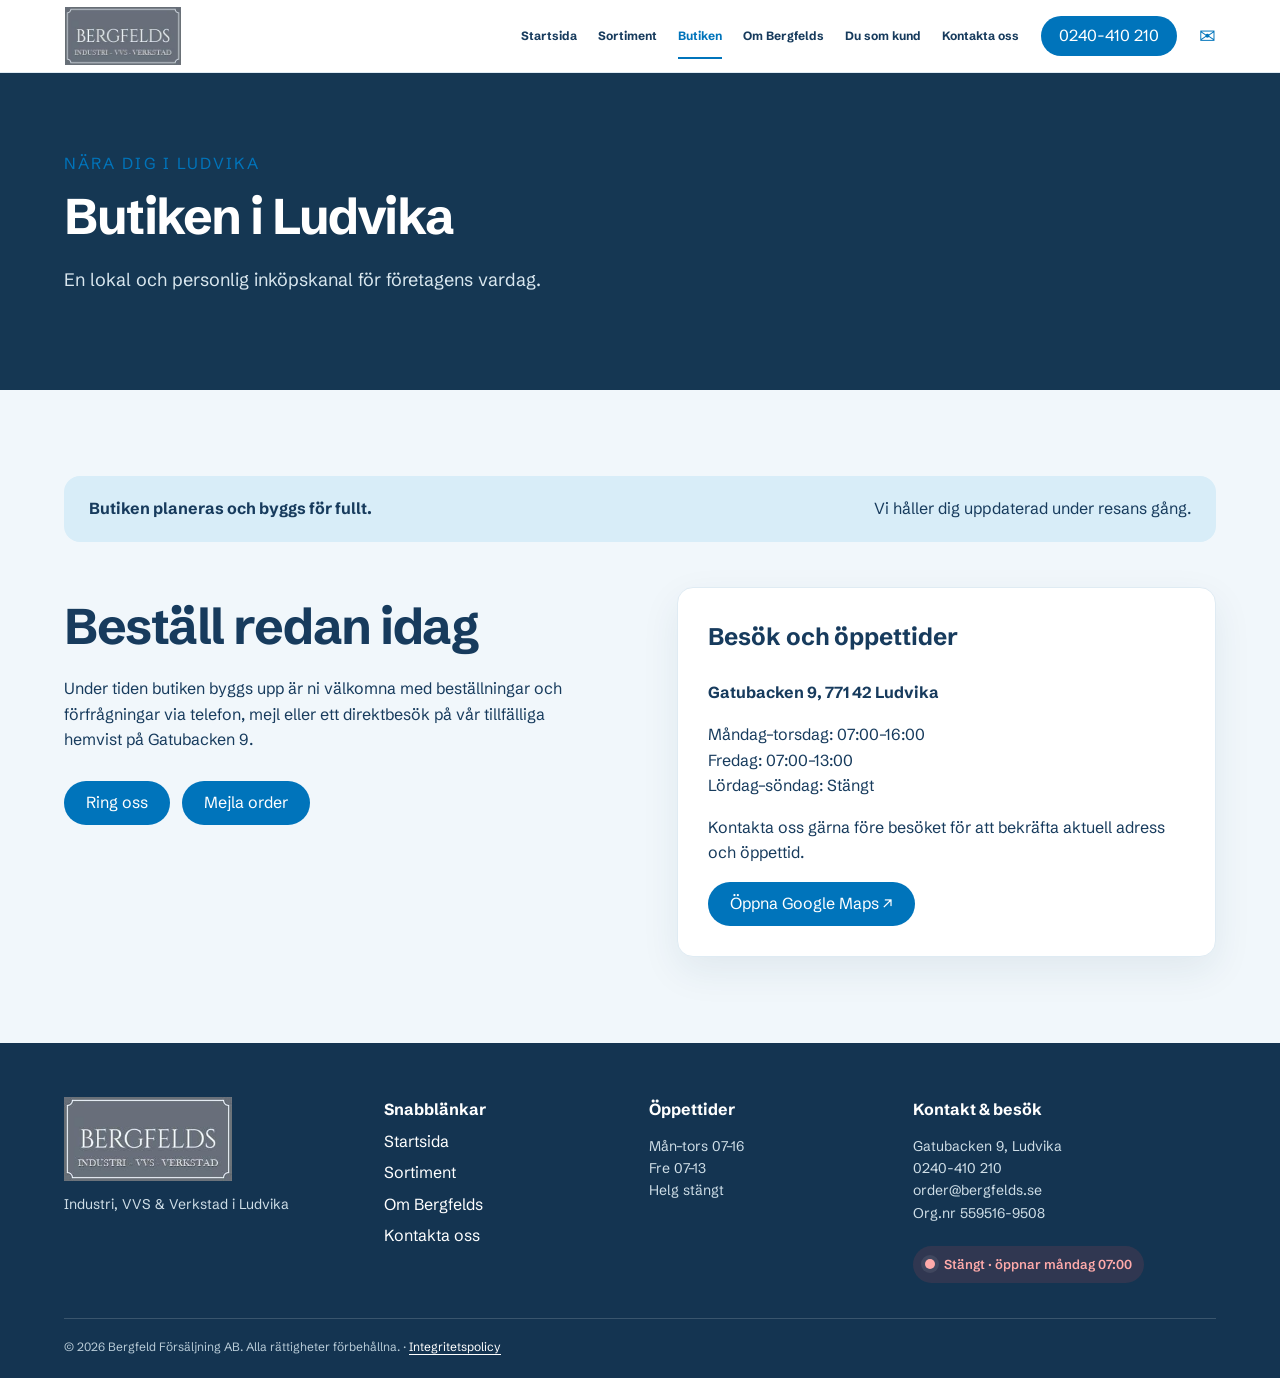
==== butiken.html @ f4348695 "Initial Bergfelds website" ====
<!doctype html><html lang="sv"><head><meta charset="utf-8"><meta name="viewport" content="width=device-width,initial-scale=1"><title>Butiken i Ludvika | Bergfelds</title><link rel="icon" href="assets/favicon.png" type="image/png"><link rel="stylesheet" href="https://fonts.googleapis.com/css2?family=Schibsted+Grotesk:wght@400;600;700&display=swap"><link rel="stylesheet" href="style.css"><script src="main.js" defer></script></head><body>
<header><div class="container nav"><a class="logo" href="index.html" aria-label="Bergfelds startsida"><img class="brand-image" src="assets/bergfelds-logo.jpg" alt="Bergfelds – Industri, VVS och Verkstad"></a><button id="menu">☰</button><nav><a href="index.html">Startsida</a><a href="sortiment.html">Sortiment</a><a href="butiken.html">Butiken</a><a href="om-bergfelds.html">Om Bergfelds</a><a href="du-som-kund.html">Du som kund</a><a href="kontakta-oss.html">Kontakta oss</a></nav><a class="btn call" href="tel:+46240410210">0240-410 210</a><a class="mail" href="mailto:order@bergfelds.se">✉</a></div></header>
<main><section class="page-hero"><div class="container"><em>NÄRA DIG I LUDVIKA</em><h1>Butiken i Ludvika</h1><p>En lokal och personlig inköpskanal för företagens vardag.</p></div></section><section class="section"><div class="container"><div class="banner"><b>Butiken planeras och byggs för fullt.</b><span>Vi håller dig uppdaterad under resans gång.</span></div><div class="split shop"><div><h2>Beställ redan idag</h2><p>Under tiden butiken byggs upp är ni välkomna med beställningar och förfrågningar via telefon, mejl eller ett direktbesök på vår tillfälliga hemvist på Gatubacken 9.</p><div class="actions"><a class="btn" href="tel:+46240410210">Ring oss</a><a class="btn secondary" href="mailto:order@bergfelds.se">Mejla order</a></div></div><div class="status-card"><h3>Besök och öppettider</h3><p><b>Gatubacken 9, 771 42 Ludvika</b></p><p>Måndag–torsdag: 07:00–16:00<br>Fredag: 07:00–13:00<br>Lördag–söndag: Stängt</p><p class="muted">Kontakta oss gärna före besöket för att bekräfta aktuell adress och öppettid.</p><a class="btn" target="_blank" rel="noreferrer" href="https://www.google.com/maps/search/?api=1&query=Gatubacken+9+771+42+Ludvika">Öppna Google Maps ↗</a></div></div></div></section></main>
<footer><div class="container footer4"><div><a class="logo" href="index.html" aria-label="Bergfelds startsida"><img class="brand-image footer-brand" src="assets/bergfelds-logo.jpg" alt="Bergfelds – Industri, VVS och Verkstad"></a><p>Industri, VVS & Verkstad i Ludvika</p></div><div><b>Snabblänkar</b><a href="index.html">Startsida</a><a href="sortiment.html">Sortiment</a><a href="om-bergfelds.html">Om Bergfelds</a><a href="kontakta-oss.html">Kontakta oss</a></div><div><b>Öppettider</b><p>Mån–tors 07–16<br>Fre 07–13<br>Helg stängt</p></div><div><b>Kontakt & besök</b><p>Gatubacken 9, Ludvika<br><a href="tel:+46240410210">0240-410 210</a><br><a href="mailto:order@bergfelds.se">order@bergfelds.se</a><br>Org.nr 559516-9508</p><div class="opening-status" data-opening-status aria-live="polite"><span class="status-dot"></span><span class="status-text">Kontrollerar öppettider…</span></div></div></div><div class="container copy">© <span data-year>2026</span> Bergfeld Försäljning AB. Alla rättigheter förbehållna. · <a href="integritetspolicy.html">Integritetspolicy</a></div></footer></body></html>
---- style.css ----
@import url('https://fonts.googleapis.com/css2?family=Schibsted+Grotesk:wght@400;600;700&display=swap');
:root{--navy:#173b5d;--blue:#0074bb;--blue-dark:#005d96;--sky:#62b8e8;--ice:#f1f7fb;--white:#fff;--line:#dfebf3;--muted:#5e7489;--radius:16px;--shadow:0 14px 38px rgba(23,59,93,.08)}*{box-sizing:border-box}html{scroll-behavior:smooth;scroll-padding-top:74px}body{margin:0;background:var(--ice);color:var(--navy);font:16px/1.6 'Schibsted Grotesk',sans-serif}a{color:inherit;text-decoration:none}img{display:block;max-width:100%}.container{width:min(1152px,calc(100% - 48px));margin:auto}header{position:sticky;top:0;z-index:50;background:rgba(255,255,255,.96);border-bottom:1px solid var(--line);backdrop-filter:blur(9px)}.nav{height:72px;display:flex;align-items:center;gap:22px}.logo{display:flex;align-items:center;flex:none}.brand-image{width:118px;height:58px;object-fit:contain}.nav nav{display:flex;align-items:center;gap:21px;margin-left:auto;height:100%}.nav nav a{position:relative;display:grid;place-items:center;height:100%;font-size:12px;font-weight:700}.nav nav a:hover,.nav nav a.active{color:var(--blue)}.nav nav a.active:after{content:"";position:absolute;bottom:13px;left:0;right:0;height:2px;background:var(--blue)}#menu{display:none}.mail{font-size:20px;color:var(--blue)}.btn{display:inline-flex;align-items:center;justify-content:center;min-height:44px;padding:0 22px;border:0;border-radius:999px;background:var(--blue);color:#fff;font:700 14px inherit;cursor:pointer;transition:.2s}.btn:hover{background:var(--blue-dark);transform:translateY(-1px)}.call{min-height:40px;padding-inline:18px}.hero{position:relative;min-height:650px;overflow:hidden;background:#143451;color:#fff}.hero>img,.shade{position:absolute;inset:0;width:100%;height:100%;object-fit:cover}.shade{background:linear-gradient(90deg,rgba(16,48,76,.98) 0%,rgba(16,48,76,.9) 52%,rgba(16,48,76,.58) 100%)}.hero-grid{position:relative;display:grid;grid-template-columns:1.15fr .85fr;align-items:center;gap:72px;padding:72px 0}.hero-grid.one{grid-template-columns:1.15fr .85fr;min-height:650px}.hero h1{max-width:720px;margin:15px 0 22px;font-size:clamp(43px,5.4vw,68px);line-height:1.05;letter-spacing:-.04em}.hero-grid>div>p{max-width:620px;color:#dceaf2;font-size:17px}.actions{display:flex;flex-wrap:wrap;gap:12px;margin-top:28px}.outline{background:transparent;border:1px solid rgba(255,255,255,.7)}.outline:hover{background:#fff;color:var(--navy)}em{color:var(--blue);font:800 11px/1.2 inherit;letter-spacing:.13em;font-style:normal}.hero em,.blue em{color:#b9dff1}.form{padding:30px;border:1px solid var(--line);border-radius:var(--radius);background:#fff;color:var(--navy);box-shadow:var(--shadow)}.form h2,.form h3{margin:0;font-size:27px}.form>p{margin:5px 0 16px;color:var(--muted)}label{display:block;margin-top:12px;font-size:12px;font-weight:700}input,textarea{width:100%;margin-top:6px;padding:11px 12px;border:1px solid var(--line);border-radius:10px;background:#f8fbfd;color:var(--navy);font:14px inherit}input:focus,textarea:focus{outline:2px solid var(--sky);border-color:transparent}.cols,.people{display:grid;grid-template-columns:1fr 1fr;gap:12px}.form button{width:100%;margin-top:17px}.form small{display:block;margin-top:9px;color:var(--muted)}.form output{display:block;min-height:20px;margin-top:8px;color:#ad2525;font-size:13px}.form output.success{color:#147148}.section{padding:86px 0}.section h2,.page-hero h1,.marquee-section h2{margin:12px 0 22px;font-size:clamp(34px,4.6vw,50px);line-height:1.1;letter-spacing:-.03em}.lead{max-width:720px;color:var(--muted);font-size:18px}.cards{display:grid;grid-template-columns:repeat(3,1fr);gap:22px;margin-top:35px}.cards article{overflow:hidden;border:1px solid var(--line);border-radius:var(--radius);background:#fff;box-shadow:var(--shadow);transition:.2s}.cards article:hover{transform:translateY(-4px);border-color:#b7d6e8}.cards img{width:100%;aspect-ratio:4/3;object-fit:cover}.cards article div{padding:24px}.cards h3{margin:0;font-size:25px}.cards p{color:var(--muted)}.cards a,.info a,.big,.people a,.addresses a{color:var(--blue);font-weight:700}.marquee-section{padding:28px 0 22px;background:#fff;border-block:1px solid var(--line);overflow:hidden}.supplier-heading>div{position:relative;text-align:center}.supplier-heading h2{margin:0 0 15px;font-size:23px}.all-suppliers-link{position:absolute;right:0;top:5px;color:var(--blue);font-size:12px;font-weight:700}.supplier-marquee{overflow:hidden;padding:4px 0 8px;mask-image:linear-gradient(90deg,transparent,#000 3%,#000 97%,transparent)}.supplier-track{display:flex;width:max-content;animation:scroll 100s linear infinite}.supplier-track:hover{animation-play-state:paused}.supplier-set{display:flex;align-items:center;flex:none;gap:34px;padding-right:34px}.supplier-logo{width:112px;height:44px;display:flex;align-items:center;justify-content:center;flex:none;border-radius:8px}.supplier-logo img{max-width:100%;max-height:36px;object-fit:contain}.supplier-logo[href]:hover{background:var(--ice)}@keyframes scroll{to{transform:translateX(-50%)}}.company-wordmark{max-width:140px;font-weight:800;text-align:center;line-height:1.05}.company-abb{color:#e71922;font-size:28px}.company-rusta{padding:6px 13px;background:#ffd500;color:#111;font-size:20px}.company-jysk{padding:6px 13px;background:#064f9e;color:#fff;font-size:20px}.company-esbe,.company-ahlsell{color:#df1426;font-size:22px}.company-wavin{color:#0067a8;font-size:21px}.supplier-dala-takentreprenader{padding:7px;background:#222}.process{background:#fff}.steps{display:grid;grid-template-columns:repeat(3,1fr);gap:1px;margin-top:35px;border:1px solid var(--line);border-radius:var(--radius);overflow:hidden}.steps article{padding:32px;background:#fff}.steps article+article{border-left:1px solid var(--line)}.steps span{color:var(--blue);font-size:12px;font-weight:800}.steps h3{font-size:21px}.steps p{color:var(--muted)}.pale{background:#e8f2f8}.split,.story,.contact{display:grid;grid-template-columns:1fr 1fr;gap:74px;align-items:start}.status-card,.contact-card{padding:30px;border:1px solid var(--line);border-radius:var(--radius);background:#fff;box-shadow:var(--shadow)}.status-card h3{margin-top:0;font-size:24px}.page-hero{padding:78px 0;background:#153753;color:#fff}.page-hero p{max-width:720px;color:#d9e7ef;font-size:18px}.product-list{display:grid;gap:58px}.product-list>article{display:grid;grid-template-columns:1fr 1fr;gap:52px;align-items:center}.product-list>article:nth-child(even) img{order:2}.product-list>article>img{width:100%;aspect-ratio:4/3;object-fit:cover;border-radius:var(--radius)}.product-overview{margin:0}.product-overview img{width:100%;border-radius:var(--radius);box-shadow:var(--shadow)}.product-overview figcaption{margin-top:8px;color:var(--muted);font-size:12px}.catalog-section,.supplier-directory-section{padding-top:35px;border-top:1px solid var(--line)}.catalog-heading{max-width:760px}.catalog-heading p{color:var(--muted);font-size:17px}.category-catalog,.supplier-directory,.value-cards,.benefits{display:grid;grid-template-columns:repeat(3,1fr);gap:18px;margin-top:30px}.category-catalog article,.value-cards article,.benefits article,.supplier-directory-card{padding:24px;border:1px solid var(--line);border-radius:var(--radius);background:#fff;box-shadow:0 10px 28px rgba(23,59,93,.05)}.category-catalog h3{margin:0 0 8px;font-size:19px}.category-catalog p,.supplier-directory-card p{margin:0;color:var(--muted);font-size:13px}.supplier-directory-section{scroll-margin-top:90px}.supplier-directory-card{display:block;transition:.2s}.supplier-directory-card[href]:hover{transform:translateY(-3px);border-color:var(--blue)}.directory-logo{height:68px;display:flex;align-items:center;justify-content:center;margin-bottom:16px}.directory-logo img{max-width:170px;max-height:56px;object-fit:contain}.supplier-directory-card h3{margin:0 0 5px}.supplier-directory-card>span:last-child{display:block;margin-top:12px;color:var(--blue);font-size:12px;font-weight:700}.cta{display:flex;align-items:center;justify-content:space-between;gap:30px;padding:34px;border-radius:var(--radius);background:var(--navy);color:#fff}.cta h2{margin:5px 0}.cta p{margin:0;color:#d7e5ee}.banner{display:flex;justify-content:space-between;gap:20px;margin-bottom:45px;padding:20px 25px;border-radius:var(--radius);background:#d8edf8}.founders-photo{width:100%;border-radius:var(--radius);box-shadow:var(--shadow)}.story{grid-template-columns:1fr .8fr 1fr}.values{display:grid}.values b{padding:12px;border-bottom:1px solid var(--line)}.big{display:block;margin:10px 0;font-size:19px}.people{margin:24px 0;padding:18px 0;border-block:1px solid var(--line)}footer{padding:54px 0 22px;background:#143451;color:#fff}.footer4{display:grid;grid-template-columns:1.25fr 1fr 1fr 1.35fr;gap:40px}.footer4>div{display:flex;flex-direction:column;align-items:flex-start;gap:6px}.footer4 p{margin:6px 0;color:#cfdee7;font-size:14px}.footer-brand{width:168px;height:auto;max-height:84px}.copy{margin-top:35px;padding-top:18px;border-top:1px solid rgba(255,255,255,.16);color:#b8cbd7;font-size:12px}
@media(max-width:1000px){.nav nav{display:none;position:absolute;top:72px;left:0;right:0;padding:14px 24px 24px;background:#fff;border-bottom:1px solid var(--line)}.nav nav.open{display:grid}.nav nav a{height:auto;padding:10px}.nav nav a.active:after{display:none}#menu{display:block;margin-left:auto;border:0;background:none;color:var(--navy);font-size:25px}.call{margin-left:0}.mail{display:none}.hero-grid,.hero-grid.one{grid-template-columns:1fr;gap:36px}.hero-form{max-width:620px}.story{grid-template-columns:1fr 1fr}.story .status-card{grid-column:1/-1}.footer4{grid-template-columns:1fr 1fr}.category-catalog,.supplier-directory{grid-template-columns:1fr 1fr}.all-suppliers-link{position:static;display:inline-block;margin-bottom:10px}}
@media(max-width:700px){.container{width:calc(100% - 30px)}.call{display:none}.hero-grid,.hero-grid.one{min-height:auto;padding:52px 0}.hero h1{font-size:42px}.section{padding:64px 0}.cards,.steps,.split,.story,.contact,.category-catalog,.supplier-directory,.value-cards,.benefits,.footer4,.product-list>article{grid-template-columns:1fr}.steps article+article{border-left:0;border-top:1px solid var(--line)}.product-list>article:nth-child(even) img{order:0}.cols,.people{grid-template-columns:1fr}.form{padding:23px}.supplier-set{gap:24px;padding-right:24px}.supplier-logo{width:96px;height:40px}.supplier-logo img{max-height:32px}.footer4{gap:28px}.cta,.banner{align-items:flex-start;flex-direction:column}}
@media(prefers-reduced-motion:reduce){html{scroll-behavior:auto}.supplier-track{animation:none}.supplier-set[aria-hidden=true]{display:none}}
.policy-content{max-width:820px}.policy-content h2{margin:42px 0 10px;font-size:25px;letter-spacing:-.02em}.policy-content h2:first-child{margin-top:0}.policy-content p{color:var(--muted)}.policy-content a{color:var(--blue);font-weight:700}.policy-updated{margin-top:45px;padding-top:20px;border-top:1px solid var(--line);font-size:13px}.copy a{color:#fff;text-decoration:underline;text-underline-offset:3px}
.opening-status{display:flex;align-items:center;gap:9px;margin-top:10px;padding:8px 12px;border-radius:999px;font-size:13px;font-weight:600}.opening-status.is-open{background:rgba(46,190,106,.13);color:#8ae0ad}.opening-status.is-closed{background:rgba(238,77,77,.13);color:#ffaaaa}.status-dot{width:10px;height:10px;flex:none;border-radius:50%;background:currentColor;box-shadow:0 0 0 4px rgba(255,255,255,.08)}.social-links{display:flex;align-items:center;gap:10px}.social-links span{color:#8eabc0}.footer4>div>.social-links{flex-direction:row}
.rotating-need{display:inline-block;min-width:8.7em;color:#58b5eb;transition:opacity .28s ease,transform .28s ease}.rotating-need.is-changing{opacity:0;transform:translateY(10px)}
@media(max-width:700px){.rotating-need{min-width:0}}
.range-section{background:#fff}.range-section h2{margin-bottom:16px}.range-intro{max-width:720px;margin:0;color:var(--muted);font-size:18px}.range-grid{display:grid;grid-template-columns:repeat(4,1fr);gap:18px;margin-top:42px}.range-card{overflow:hidden;border:1px solid var(--line);border-radius:var(--radius);background:#fff;transition:transform .2s,border-color .2s,box-shadow .2s}.range-card:hover{transform:translateY(-4px);border-color:#acd2e7;box-shadow:var(--shadow)}.range-card img{width:100%;height:180px;object-fit:cover}.range-card div{padding:22px 24px 25px}.range-card h3{margin:0 0 8px;font-size:20px;line-height:1.2}.range-card p{margin:0;color:var(--muted);font-size:14px}.range-feature{position:relative;grid-column:span 2;min-height:330px;overflow:hidden;border-radius:var(--radius);color:#fff}.range-feature>img,.feature-shade{position:absolute;inset:0;width:100%;height:100%;object-fit:cover}.feature-shade{background:linear-gradient(90deg,rgba(0,84,143,.96),rgba(0,116,187,.65))}.range-feature>div{position:relative;display:flex;min-height:330px;flex-direction:column;justify-content:flex-end;padding:32px}.feature-kicker{position:absolute;top:28px;left:32px;font-size:14px;font-weight:700}.range-feature h3{margin:0 0 5px;font-size:30px}.range-feature p{max-width:520px;margin:0;color:#e8f6ff}.range-feature b{position:absolute;right:28px;bottom:28px;display:grid;width:54px;height:54px;place-items:center;border-radius:50%;background:#0585d5;font-size:21px;transition:transform .2s}.range-feature:hover b{transform:translateX(4px)}.range-all{display:inline-flex;gap:12px;margin-top:30px;color:var(--navy);font-weight:700}.range-all span{color:var(--blue)}
@media(max-width:1000px){.range-grid{grid-template-columns:repeat(2,1fr)}.range-feature{grid-column:span 2}}
@media(max-width:600px){.range-grid{grid-template-columns:1fr}.range-feature{grid-column:auto;min-height:340px}.range-feature>div{min-height:340px}.range-card img{height:205px}}
.shop-showcase{background:#eaf3f9;border-top:8px solid var(--blue)}.shop-card{display:grid;grid-template-columns:1fr 1fr;min-height:520px;overflow:hidden;border:1px solid #ccdeea;border-radius:20px;background:#fff}.shop-card-image{position:relative;min-height:520px;margin:0;overflow:hidden}.shop-card-image img{width:100%;height:100%;object-fit:cover}.shop-card-image figcaption{position:absolute;left:18px;bottom:18px;padding:7px 12px;border-radius:999px;background:rgba(20,52,81,.82);color:#fff;font-size:11px;font-weight:700;letter-spacing:.04em}.shop-card-content{display:flex;flex-direction:column;justify-content:space-between;padding:54px 48px 44px}.shop-card-content h2{margin:16px 0 18px;font-size:clamp(36px,4vw,48px)}.shop-card-content p{margin:0;color:var(--muted);font-size:17px}.shop-note{display:flex;align-items:center;gap:16px;margin-top:28px;padding:18px 20px;border-radius:14px;background:var(--ice);color:var(--navy);font-size:14px}.shop-note>span:first-child{display:grid;width:42px;height:42px;flex:none;place-items:center;border-radius:10px;background:var(--blue);color:#fff;font-size:22px;font-weight:800}.shop-card-meta{display:flex;align-items:flex-end;justify-content:space-between;gap:24px;margin-top:38px;padding-top:28px;border-top:1px solid var(--line)}.shop-card-meta>div{display:flex;flex-direction:column}.shop-card-meta strong{font-size:16px}.shop-card-meta span{color:var(--muted);font-size:13px}.shop-card-meta>a{flex:none;color:var(--blue);font-weight:700}
@media(max-width:900px){.shop-card{grid-template-columns:1fr}.shop-card-image{min-height:420px}.shop-card-content{padding:42px 38px}}
@media(max-width:600px){.shop-showcase{border-top-width:5px}.shop-card-image{min-height:300px}.shop-card-content{padding:32px 24px}.shop-card-content h2{font-size:36px}.shop-card-meta{align-items:flex-start;flex-direction:column}.shop-card-meta>a{padding-top:4px}}
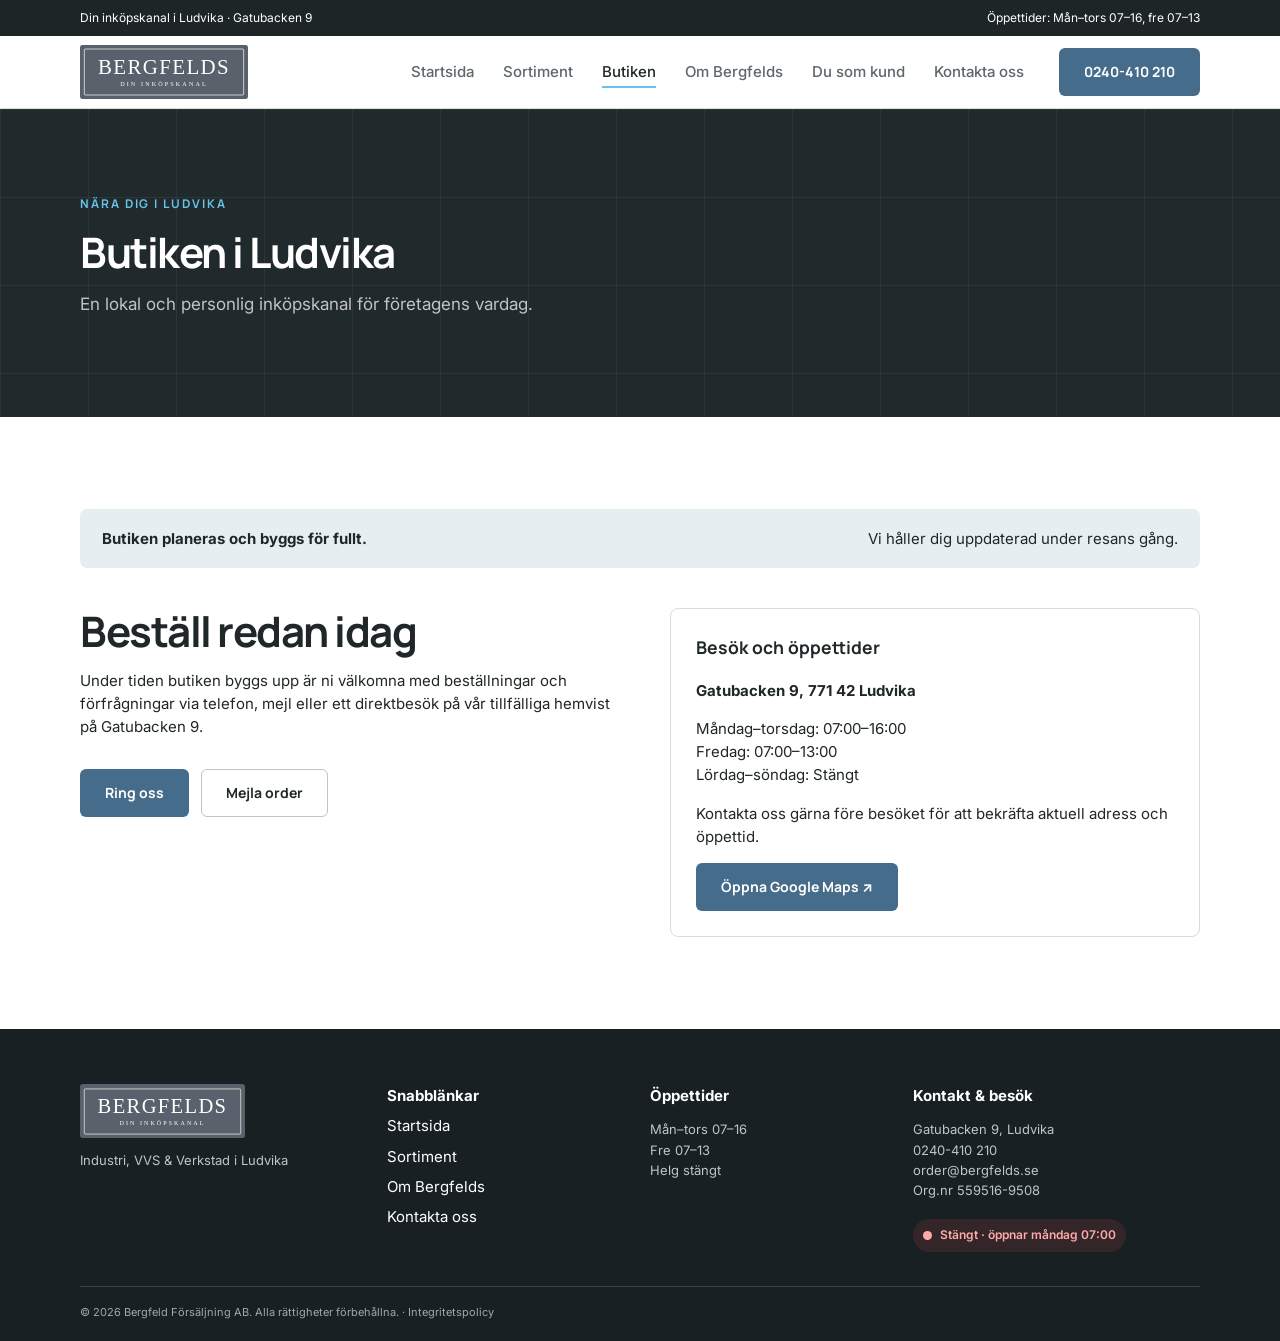
==== commit 86889216: "Correct Bergfelds wordmark" ====
--- a/butiken.html
+++ b/butiken.html
@@ -1,4 +1,4 @@
 <!doctype html><html lang="sv"><head><meta charset="utf-8"><meta name="viewport" content="width=device-width,initial-scale=1"><title>Butiken i Ludvika | Bergfelds</title><link rel="icon" href="assets/favicon.png" type="image/png"><link rel="stylesheet" href="https://fonts.googleapis.com/css2?family=Schibsted+Grotesk:wght@400;600;700&display=swap"><link rel="stylesheet" href="style.css"><script src="main.js" defer></script></head><body>
-<header><div class="container nav"><a class="logo" href="index.html" aria-label="Bergfelds startsida"><img class="brand-image" src="assets/bergfelds-logo.jpg" alt="Bergfelds – Industri, VVS och Verkstad"></a><button id="menu">☰</button><nav><a href="index.html">Startsida</a><a href="sortiment.html">Sortiment</a><a href="butiken.html">Butiken</a><a href="om-bergfelds.html">Om Bergfelds</a><a href="du-som-kund.html">Du som kund</a><a href="kontakta-oss.html">Kontakta oss</a></nav><a class="btn call" href="tel:+46240410210">0240-410 210</a><a class="mail" href="mailto:order@bergfelds.se">✉</a></div></header>
+<header><div class="container nav"><a class="logo" href="index.html" aria-label="Bergfelds startsida"><img class="brand-image" src="assets/bergfelds-wordmark.svg" alt="Bergfelds – Industri, VVS och Verkstad"></a><button id="menu">☰</button><nav><a href="index.html">Startsida</a><a href="sortiment.html">Sortiment</a><a href="butiken.html">Butiken</a><a href="om-bergfelds.html">Om Bergfelds</a><a href="du-som-kund.html">Du som kund</a><a href="kontakta-oss.html">Kontakta oss</a></nav><a class="btn call" href="tel:+46240410210">0240-410 210</a><a class="mail" href="mailto:order@bergfelds.se">✉</a></div></header>
 <main><section class="page-hero"><div class="container"><em>NÄRA DIG I LUDVIKA</em><h1>Butiken i Ludvika</h1><p>En lokal och personlig inköpskanal för företagens vardag.</p></div></section><section class="section"><div class="container"><div class="banner"><b>Butiken planeras och byggs för fullt.</b><span>Vi håller dig uppdaterad under resans gång.</span></div><div class="split shop"><div><h2>Beställ redan idag</h2><p>Under tiden butiken byggs upp är ni välkomna med beställningar och förfrågningar via telefon, mejl eller ett direktbesök på vår tillfälliga hemvist på Gatubacken 9.</p><div class="actions"><a class="btn" href="tel:+46240410210">Ring oss</a><a class="btn secondary" href="mailto:order@bergfelds.se">Mejla order</a></div></div><div class="status-card"><h3>Besök och öppettider</h3><p><b>Gatubacken 9, 771 42 Ludvika</b></p><p>Måndag–torsdag: 07:00–16:00<br>Fredag: 07:00–13:00<br>Lördag–söndag: Stängt</p><p class="muted">Kontakta oss gärna före besöket för att bekräfta aktuell adress och öppettid.</p><a class="btn" target="_blank" rel="noreferrer" href="https://www.google.com/maps/search/?api=1&query=Gatubacken+9+771+42+Ludvika">Öppna Google Maps ↗</a></div></div></div></section></main>
-<footer><div class="container footer4"><div><a class="logo" href="index.html" aria-label="Bergfelds startsida"><img class="brand-image footer-brand" src="assets/bergfelds-logo.jpg" alt="Bergfelds – Industri, VVS och Verkstad"></a><p>Industri, VVS & Verkstad i Ludvika</p></div><div><b>Snabblänkar</b><a href="index.html">Startsida</a><a href="sortiment.html">Sortiment</a><a href="om-bergfelds.html">Om Bergfelds</a><a href="kontakta-oss.html">Kontakta oss</a></div><div><b>Öppettider</b><p>Mån–tors 07–16<br>Fre 07–13<br>Helg stängt</p></div><div><b>Kontakt & besök</b><p>Gatubacken 9, Ludvika<br><a href="tel:+46240410210">0240-410 210</a><br><a href="mailto:order@bergfelds.se">order@bergfelds.se</a><br>Org.nr 559516-9508</p><div class="opening-status" data-opening-status aria-live="polite"><span class="status-dot"></span><span class="status-text">Kontrollerar öppettider…</span></div></div></div><div class="container copy">© <span data-year>2026</span> Bergfeld Försäljning AB. Alla rättigheter förbehållna. · <a href="integritetspolicy.html">Integritetspolicy</a></div></footer></body></html>
+<footer><div class="container footer4"><div><a class="logo" href="index.html" aria-label="Bergfelds startsida"><img class="brand-image footer-brand" src="assets/bergfelds-wordmark.svg" alt="Bergfelds – Industri, VVS och Verkstad"></a><p>Industri, VVS & Verkstad i Ludvika</p></div><div><b>Snabblänkar</b><a href="index.html">Startsida</a><a href="sortiment.html">Sortiment</a><a href="om-bergfelds.html">Om Bergfelds</a><a href="kontakta-oss.html">Kontakta oss</a></div><div><b>Öppettider</b><p>Mån–tors 07–16<br>Fre 07–13<br>Helg stängt</p></div><div><b>Kontakt & besök</b><p>Gatubacken 9, Ludvika<br><a href="tel:+46240410210">0240-410 210</a><br><a href="mailto:order@bergfelds.se">order@bergfelds.se</a><br>Org.nr 559516-9508</p><div class="opening-status" data-opening-status aria-live="polite"><span class="status-dot"></span><span class="status-text">Kontrollerar öppettider…</span></div></div></div><div class="container copy">© <span data-year>2026</span> Bergfeld Försäljning AB. Alla rättigheter förbehållna. · <a href="integritetspolicy.html">Integritetspolicy</a></div></footer></body></html>
--- a/style.css
+++ b/style.css
@@ -1,15 +1,16 @@
-@import url('https://fonts.googleapis.com/css2?family=Schibsted+Grotesk:wght@400;600;700&display=swap');
-:root{--navy:#173b5d;--blue:#0074bb;--blue-dark:#005d96;--sky:#62b8e8;--ice:#f1f7fb;--white:#fff;--line:#dfebf3;--muted:#5e7489;--radius:16px;--shadow:0 14px 38px rgba(23,59,93,.08)}*{box-sizing:border-box}html{scroll-behavior:smooth;scroll-padding-top:74px}body{margin:0;background:var(--ice);color:var(--navy);font:16px/1.6 'Schibsted Grotesk',sans-serif}a{color:inherit;text-decoration:none}img{display:block;max-width:100%}.container{width:min(1152px,calc(100% - 48px));margin:auto}header{position:sticky;top:0;z-index:50;background:rgba(255,255,255,.96);border-bottom:1px solid var(--line);backdrop-filter:blur(9px)}.nav{height:72px;display:flex;align-items:center;gap:22px}.logo{display:flex;align-items:center;flex:none}.brand-image{width:118px;height:58px;object-fit:contain}.nav nav{display:flex;align-items:center;gap:21px;margin-left:auto;height:100%}.nav nav a{position:relative;display:grid;place-items:center;height:100%;font-size:12px;font-weight:700}.nav nav a:hover,.nav nav a.active{color:var(--blue)}.nav nav a.active:after{content:"";position:absolute;bottom:13px;left:0;right:0;height:2px;background:var(--blue)}#menu{display:none}.mail{font-size:20px;color:var(--blue)}.btn{display:inline-flex;align-items:center;justify-content:center;min-height:44px;padding:0 22px;border:0;border-radius:999px;background:var(--blue);color:#fff;font:700 14px inherit;cursor:pointer;transition:.2s}.btn:hover{background:var(--blue-dark);transform:translateY(-1px)}.call{min-height:40px;padding-inline:18px}.hero{position:relative;min-height:650px;overflow:hidden;background:#143451;color:#fff}.hero>img,.shade{position:absolute;inset:0;width:100%;height:100%;object-fit:cover}.shade{background:linear-gradient(90deg,rgba(16,48,76,.98) 0%,rgba(16,48,76,.9) 52%,rgba(16,48,76,.58) 100%)}.hero-grid{position:relative;display:grid;grid-template-columns:1.15fr .85fr;align-items:center;gap:72px;padding:72px 0}.hero-grid.one{grid-template-columns:1.15fr .85fr;min-height:650px}.hero h1{max-width:720px;margin:15px 0 22px;font-size:clamp(43px,5.4vw,68px);line-height:1.05;letter-spacing:-.04em}.hero-grid>div>p{max-width:620px;color:#dceaf2;font-size:17px}.actions{display:flex;flex-wrap:wrap;gap:12px;margin-top:28px}.outline{background:transparent;border:1px solid rgba(255,255,255,.7)}.outline:hover{background:#fff;color:var(--navy)}em{color:var(--blue);font:800 11px/1.2 inherit;letter-spacing:.13em;font-style:normal}.hero em,.blue em{color:#b9dff1}.form{padding:30px;border:1px solid var(--line);border-radius:var(--radius);background:#fff;color:var(--navy);box-shadow:var(--shadow)}.form h2,.form h3{margin:0;font-size:27px}.form>p{margin:5px 0 16px;color:var(--muted)}label{display:block;margin-top:12px;font-size:12px;font-weight:700}input,textarea{width:100%;margin-top:6px;padding:11px 12px;border:1px solid var(--line);border-radius:10px;background:#f8fbfd;color:var(--navy);font:14px inherit}input:focus,textarea:focus{outline:2px solid var(--sky);border-color:transparent}.cols,.people{display:grid;grid-template-columns:1fr 1fr;gap:12px}.form button{width:100%;margin-top:17px}.form small{display:block;margin-top:9px;color:var(--muted)}.form output{display:block;min-height:20px;margin-top:8px;color:#ad2525;font-size:13px}.form output.success{color:#147148}.section{padding:86px 0}.section h2,.page-hero h1,.marquee-section h2{margin:12px 0 22px;font-size:clamp(34px,4.6vw,50px);line-height:1.1;letter-spacing:-.03em}.lead{max-width:720px;color:var(--muted);font-size:18px}.cards{display:grid;grid-template-columns:repeat(3,1fr);gap:22px;margin-top:35px}.cards article{overflow:hidden;border:1px solid var(--line);border-radius:var(--radius);background:#fff;box-shadow:var(--shadow);transition:.2s}.cards article:hover{transform:translateY(-4px);border-color:#b7d6e8}.cards img{width:100%;aspect-ratio:4/3;object-fit:cover}.cards article div{padding:24px}.cards h3{margin:0;font-size:25px}.cards p{color:var(--muted)}.cards a,.info a,.big,.people a,.addresses a{color:var(--blue);font-weight:700}.marquee-section{padding:28px 0 22px;background:#fff;border-block:1px solid var(--line);overflow:hidden}.supplier-heading>div{position:relative;text-align:center}.supplier-heading h2{margin:0 0 15px;font-size:23px}.all-suppliers-link{position:absolute;right:0;top:5px;color:var(--blue);font-size:12px;font-weight:700}.supplier-marquee{overflow:hidden;padding:4px 0 8px;mask-image:linear-gradient(90deg,transparent,#000 3%,#000 97%,transparent)}.supplier-track{display:flex;width:max-content;animation:scroll 100s linear infinite}.supplier-track:hover{animation-play-state:paused}.supplier-set{display:flex;align-items:center;flex:none;gap:34px;padding-right:34px}.supplier-logo{width:112px;height:44px;display:flex;align-items:center;justify-content:center;flex:none;border-radius:8px}.supplier-logo img{max-width:100%;max-height:36px;object-fit:contain}.supplier-logo[href]:hover{background:var(--ice)}@keyframes scroll{to{transform:translateX(-50%)}}.company-wordmark{max-width:140px;font-weight:800;text-align:center;line-height:1.05}.company-abb{color:#e71922;font-size:28px}.company-rusta{padding:6px 13px;background:#ffd500;color:#111;font-size:20px}.company-jysk{padding:6px 13px;background:#064f9e;color:#fff;font-size:20px}.company-esbe,.company-ahlsell{color:#df1426;font-size:22px}.company-wavin{color:#0067a8;font-size:21px}.supplier-dala-takentreprenader{padding:7px;background:#222}.process{background:#fff}.steps{display:grid;grid-template-columns:repeat(3,1fr);gap:1px;margin-top:35px;border:1px solid var(--line);border-radius:var(--radius);overflow:hidden}.steps article{padding:32px;background:#fff}.steps article+article{border-left:1px solid var(--line)}.steps span{color:var(--blue);font-size:12px;font-weight:800}.steps h3{font-size:21px}.steps p{color:var(--muted)}.pale{background:#e8f2f8}.split,.story,.contact{display:grid;grid-template-columns:1fr 1fr;gap:74px;align-items:start}.status-card,.contact-card{padding:30px;border:1px solid var(--line);border-radius:var(--radius);background:#fff;box-shadow:var(--shadow)}.status-card h3{margin-top:0;font-size:24px}.page-hero{padding:78px 0;background:#153753;color:#fff}.page-hero p{max-width:720px;color:#d9e7ef;font-size:18px}.product-list{display:grid;gap:58px}.product-list>article{display:grid;grid-template-columns:1fr 1fr;gap:52px;align-items:center}.product-list>article:nth-child(even) img{order:2}.product-list>article>img{width:100%;aspect-ratio:4/3;object-fit:cover;border-radius:var(--radius)}.product-overview{margin:0}.product-overview img{width:100%;border-radius:var(--radius);box-shadow:var(--shadow)}.product-overview figcaption{margin-top:8px;color:var(--muted);font-size:12px}.catalog-section,.supplier-directory-section{padding-top:35px;border-top:1px solid var(--line)}.catalog-heading{max-width:760px}.catalog-heading p{color:var(--muted);font-size:17px}.category-catalog,.supplier-directory,.value-cards,.benefits{display:grid;grid-template-columns:repeat(3,1fr);gap:18px;margin-top:30px}.category-catalog article,.value-cards article,.benefits article,.supplier-directory-card{padding:24px;border:1px solid var(--line);border-radius:var(--radius);background:#fff;box-shadow:0 10px 28px rgba(23,59,93,.05)}.category-catalog h3{margin:0 0 8px;font-size:19px}.category-catalog p,.supplier-directory-card p{margin:0;color:var(--muted);font-size:13px}.supplier-directory-section{scroll-margin-top:90px}.supplier-directory-card{display:block;transition:.2s}.supplier-directory-card[href]:hover{transform:translateY(-3px);border-color:var(--blue)}.directory-logo{height:68px;display:flex;align-items:center;justify-content:center;margin-bottom:16px}.directory-logo img{max-width:170px;max-height:56px;object-fit:contain}.supplier-directory-card h3{margin:0 0 5px}.supplier-directory-card>span:last-child{display:block;margin-top:12px;color:var(--blue);font-size:12px;font-weight:700}.cta{display:flex;align-items:center;justify-content:space-between;gap:30px;padding:34px;border-radius:var(--radius);background:var(--navy);color:#fff}.cta h2{margin:5px 0}.cta p{margin:0;color:#d7e5ee}.banner{display:flex;justify-content:space-between;gap:20px;margin-bottom:45px;padding:20px 25px;border-radius:var(--radius);background:#d8edf8}.founders-photo{width:100%;border-radius:var(--radius);box-shadow:var(--shadow)}.story{grid-template-columns:1fr .8fr 1fr}.values{display:grid}.values b{padding:12px;border-bottom:1px solid var(--line)}.big{display:block;margin:10px 0;font-size:19px}.people{margin:24px 0;padding:18px 0;border-block:1px solid var(--line)}footer{padding:54px 0 22px;background:#143451;color:#fff}.footer4{display:grid;grid-template-columns:1.25fr 1fr 1fr 1.35fr;gap:40px}.footer4>div{display:flex;flex-direction:column;align-items:flex-start;gap:6px}.footer4 p{margin:6px 0;color:#cfdee7;font-size:14px}.footer-brand{width:168px;height:auto;max-height:84px}.copy{margin-top:35px;padding-top:18px;border-top:1px solid rgba(255,255,255,.16);color:#b8cbd7;font-size:12px}
-@media(max-width:1000px){.nav nav{display:none;position:absolute;top:72px;left:0;right:0;padding:14px 24px 24px;background:#fff;border-bottom:1px solid var(--line)}.nav nav.open{display:grid}.nav nav a{height:auto;padding:10px}.nav nav a.active:after{display:none}#menu{display:block;margin-left:auto;border:0;background:none;color:var(--navy);font-size:25px}.call{margin-left:0}.mail{display:none}.hero-grid,.hero-grid.one{grid-template-columns:1fr;gap:36px}.hero-form{max-width:620px}.story{grid-template-columns:1fr 1fr}.story .status-card{grid-column:1/-1}.footer4{grid-template-columns:1fr 1fr}.category-catalog,.supplier-directory{grid-template-columns:1fr 1fr}.all-suppliers-link{position:static;display:inline-block;margin-bottom:10px}}
-@media(max-width:700px){.container{width:calc(100% - 30px)}.call{display:none}.hero-grid,.hero-grid.one{min-height:auto;padding:52px 0}.hero h1{font-size:42px}.section{padding:64px 0}.cards,.steps,.split,.story,.contact,.category-catalog,.supplier-directory,.value-cards,.benefits,.footer4,.product-list>article{grid-template-columns:1fr}.steps article+article{border-left:0;border-top:1px solid var(--line)}.product-list>article:nth-child(even) img{order:0}.cols,.people{grid-template-columns:1fr}.form{padding:23px}.supplier-set{gap:24px;padding-right:24px}.supplier-logo{width:96px;height:40px}.supplier-logo img{max-height:32px}.footer4{gap:28px}.cta,.banner{align-items:flex-start;flex-direction:column}}
+@import url('https://fonts.googleapis.com/css2?family=Cormorant+Garamond:wght@500&family=Inter:wght@400;500;600&family=Manrope:wght@600;700;800&display=swap');
+:root{--ink:#202729;--navy:#20292c;--brand:#59626c;--blue:#466c8b;--accent:#67c4e8;--paper:#fff;--warm:#f4f3f0;--line:#d9dcd9;--muted:#667075;--radius:9px;--shadow:0 18px 50px rgba(8,18,23,.18)}
+*{box-sizing:border-box}html{scroll-behavior:smooth;scroll-padding-top:110px}body{margin:0;background:var(--paper);color:var(--ink);font:15px/1.55 Inter,Arial,sans-serif}a{color:inherit;text-decoration:none}img{display:block;max-width:100%}h1,h2,h3,p{margin-top:0}h1,h2,h3,.btn{font-family:Manrope,Inter,sans-serif}.container{width:min(1120px,calc(100% - 48px));margin:auto}.skip-link{position:fixed;left:12px;top:-60px;z-index:100;padding:10px;background:#fff}.skip-link:focus{top:12px}.topbar{height:36px;background:#1e2527;color:#fff;font-size:12px}.topbar .container{display:flex;height:100%;align-items:center;justify-content:space-between}.topbar a:hover{text-decoration:underline}
+header{position:sticky;top:0;z-index:50;border-bottom:1px solid var(--line);background:rgba(255,255,255,.96);backdrop-filter:blur(10px)}.nav{display:flex;height:72px;align-items:center;gap:22px}.logo{display:inline-flex;flex:none}.brand-image{width:168px;height:54px;object-fit:contain;border-radius:3px;background:var(--brand)}.nav nav{display:flex;align-items:center;gap:3px;margin-left:auto}.nav nav a{padding:10px 13px;border-radius:5px;color:#5e676c;font-weight:500}.nav nav a:hover,.nav nav a.active{color:var(--ink)}.nav nav a.active{text-decoration:underline 2px var(--accent);text-underline-offset:9px}.phone-link{white-space:nowrap;font-size:14px}.call{min-height:38px;padding:0 17px}#menu{display:none;border:1px solid var(--line);border-radius:6px;background:#fff;font-size:23px}.mail{display:none}
+.btn{display:inline-flex;min-height:48px;align-items:center;justify-content:center;padding:0 24px;border:1px solid transparent;border-radius:6px;background:var(--blue);color:#fff;font-size:14px;font-weight:700;cursor:pointer;transition:.2s}.btn:hover{filter:brightness(.94);transform:translateY(-1px)}.btn.light{background:#fff;color:var(--ink)}.btn.outline{border-color:rgba(255,255,255,.42);background:transparent;color:#fff}.btn.secondary{border-color:#bfc4c5;background:#fff;color:var(--ink)}
+.hero-industrial{position:relative;overflow:hidden;background-color:#1f292c;color:#fff;background-image:linear-gradient(rgba(255,255,255,.065) 1px,transparent 1px),linear-gradient(90deg,rgba(255,255,255,.065) 1px,transparent 1px),radial-gradient(circle at 90% 20%,rgba(70,108,139,.3),transparent 38%);background-size:88px 88px,88px 88px,100% 100%}.hero-grid{display:grid;min-height:824px;grid-template-columns:1.05fr .85fr;align-items:center;gap:68px;padding:80px 0}.hero-copy em,.page-hero em{color:var(--accent);font:700 12px Manrope,sans-serif;letter-spacing:.16em;font-style:normal}.hero h1{max-width:600px;margin:20px 0 18px;font-size:clamp(46px,5vw,62px);line-height:1.04;letter-spacing:-.045em}.hero h1 span{color:var(--accent)}.hero-copy>p{max-width:610px;color:rgba(255,255,255,.77);font-size:18px}.actions{display:flex;flex-wrap:wrap;gap:12px;margin-top:30px}
+.form{padding:32px;border:1px solid #d5d8d7;border-radius:12px;background:#fff;color:var(--ink);box-shadow:var(--shadow)}.form h2{margin:0 0 5px;font-size:24px}.form>p{color:var(--muted)}.cols{display:grid;grid-template-columns:1fr 1fr;gap:16px}label{display:block;margin-top:14px;font-size:13px;font-weight:500}input,textarea,select{width:100%;margin-top:6px;padding:11px 12px;border:1px solid #cbd0cd;border-radius:6px;background:#fff;color:var(--ink);font:14px Inter,sans-serif}textarea{resize:vertical}input:focus,textarea:focus,select:focus{outline:2px solid rgba(70,108,139,.3);border-color:var(--blue)}.form button{width:100%;margin-top:15px}.form small{display:block;margin-top:13px;color:var(--muted);font-size:11px;line-height:1.35}.form small a{text-decoration:underline}.form output{display:block;margin-top:8px;color:#a72c2c;font-size:12px}.form output.success{color:#197342}
+.section{padding:92px 0}.section h2,.page-hero h1,.marquee-section h2{margin-bottom:14px;font-size:clamp(30px,4vw,42px);line-height:1.12;letter-spacing:-.035em}.lead,.section-heading p{max-width:700px;color:var(--muted);font-size:17px}.section-heading{display:flex;align-items:flex-end;justify-content:space-between;gap:30px}.section-heading>a,.range-card b,.cards a,.info a,.big,.people a,.addresses a{color:var(--blue);font-weight:700}.range-grid{display:grid;gap:20px;margin-top:40px}.range-grid.four{grid-template-columns:repeat(4,1fr)}.range-card{overflow:hidden;border-radius:8px;background:var(--warm);transition:.25s}.range-card:hover{box-shadow:0 12px 32px rgba(20,30,34,.13);transform:translateY(-3px)}.range-card img{width:100%;aspect-ratio:4/3;object-fit:cover;transition:.5s}.range-card:hover img{transform:scale(1.035)}.range-card div{padding:20px}.range-card h3{margin-bottom:6px;font-size:18px}.range-card p{min-height:68px;color:var(--muted);font-size:13px}.range-card b{font-size:13px}.muted-section{border-block:1px solid var(--line);background:var(--warm)}.benefit-row{display:grid;grid-template-columns:repeat(3,1fr);gap:60px;margin-top:42px}.benefit-row article>span{color:var(--blue);font-size:30px}.benefit-row h3{margin:15px 0 8px;font-size:18px}.benefit-row p{color:var(--muted)}
+.steps{display:grid;grid-template-columns:repeat(3,1fr);gap:22px;margin:38px 0 0;padding:0;list-style:none}.steps li,.steps article{padding:28px;border:1px solid var(--line);border-radius:8px;background:#fff}.steps span{color:var(--blue);font:800 30px Manrope,sans-serif}.steps h3{margin:10px 0 7px;font-size:18px}.steps p{margin:0;color:var(--muted)}
+.marquee-section{padding:32px 0 25px;border-block:1px solid var(--line);background:#fff;overflow:hidden}.supplier-heading>div{position:relative;text-align:center}.supplier-heading h2{margin:0 0 16px;font-size:23px}.all-suppliers-link{position:absolute;right:0;top:6px;color:var(--blue);font-size:12px;font-weight:700}.supplier-marquee{overflow:hidden;padding:3px 0 7px;mask-image:linear-gradient(90deg,transparent,#000 4%,#000 96%,transparent)}.supplier-track{display:flex;width:max-content;animation:scroll 100s linear infinite}.supplier-set{display:flex;align-items:center;flex:none;gap:34px;padding-right:34px}.supplier-logo{display:flex;width:112px;height:44px;align-items:center;justify-content:center;flex:none}.supplier-logo img{max-width:100%;max-height:35px;object-fit:contain}@keyframes scroll{to{transform:translateX(-50%)}}.company-wordmark{max-width:112px;font-weight:800;text-align:center;line-height:1}.company-abb{color:#e71922;font-size:25px}.company-rusta{background:#ffd500;color:#111}.company-jysk{background:#064f9e;color:#fff}.company-esbe,.company-ahlsell{color:#df1426}
+.visit-grid{display:grid;grid-template-columns:1fr 1fr;align-items:start;gap:70px}.visit-details{display:grid;grid-template-columns:1fr 1.2fr;gap:35px;margin-top:30px}.visit-details p{font-size:13px}.visit-details dl{margin:0;border:1px solid var(--line);border-radius:6px;background:#fff}.visit-details dl div{display:flex;justify-content:space-between;padding:9px 12px;border-bottom:1px solid var(--line);font-size:12px}.visit-details dl div:last-child{border:0}.visit-details dd{margin:0;font-weight:600}.info-note{margin-top:24px;padding:14px;border:1px solid rgba(70,108,139,.3);border-radius:6px;background:#e8f0f4;font-size:13px}.visit-photo{width:100%;aspect-ratio:4/3;object-fit:cover;border-radius:8px}.final-cta{padding:62px 0;background:var(--navy);color:#fff}.final-cta .container{display:flex;align-items:center;justify-content:space-between;gap:50px}.final-cta h2{margin-bottom:8px;font-size:34px}.final-cta p{max-width:620px;margin:0;color:rgba(255,255,255,.72)}
+.page-hero{padding:82px 0;background-color:var(--navy);color:#fff;background-image:linear-gradient(rgba(255,255,255,.055) 1px,transparent 1px),linear-gradient(90deg,rgba(255,255,255,.055) 1px,transparent 1px);background-size:88px 88px}.page-hero h1{margin:15px 0}.page-hero p{max-width:720px;color:rgba(255,255,255,.72);font-size:17px}.split,.story,.contact{display:grid;grid-template-columns:1fr 1fr;gap:60px;align-items:start}.story{grid-template-columns:1fr .85fr 1fr}.status-card,.contact-card,.category-catalog article,.value-cards article,.benefits article,.supplier-directory-card{padding:25px;border:1px solid var(--line);border-radius:8px;background:#fff}.founders-photo{width:100%;border-radius:8px}.pale{background:var(--warm)}.banner{display:flex;justify-content:space-between;gap:20px;margin-bottom:40px;padding:18px 22px;border-radius:7px;background:#e6eef2}.cards,.category-catalog,.supplier-directory,.value-cards,.benefits{display:grid;grid-template-columns:repeat(3,1fr);gap:18px;margin-top:28px}.product-list{display:grid;gap:60px}.product-list>article{display:grid;grid-template-columns:1fr 1fr;align-items:center;gap:50px}.product-list>article:nth-child(even) img{order:2}.product-list>article>img,.product-overview img{width:100%;border-radius:8px}.product-list>article>img{aspect-ratio:4/3;object-fit:cover}.catalog-section,.supplier-directory-section{padding-top:35px;border-top:1px solid var(--line)}.category-catalog p,.supplier-directory-card p{color:var(--muted);font-size:13px}.directory-logo{display:flex;height:65px;align-items:center;justify-content:center}.directory-logo img{max-width:160px;max-height:54px}.supplier-directory-card>span:last-child{display:block;margin-top:12px;color:var(--blue);font-size:12px;font-weight:700}.cta{display:flex;align-items:center;justify-content:space-between;gap:30px;padding:32px;border-radius:8px;background:var(--navy);color:#fff}.people{display:grid;grid-template-columns:1fr 1fr;gap:14px;margin:24px 0;padding:18px 0;border-block:1px solid var(--line)}.policy-content{max-width:820px}.policy-content h2{margin:36px 0 10px;font-size:24px}.policy-content p{color:var(--muted)}
+footer{padding:55px 0 20px;background:#182023;color:#fff}.footer4{display:grid;grid-template-columns:1.2fr 1fr 1fr 1.3fr;gap:42px}.footer4>div{display:flex;flex-direction:column;align-items:flex-start;gap:7px}.footer4 p{margin:5px 0;color:#bdc5c7;font-size:13px}.footer-brand{width:165px}.copy{margin-top:34px;padding-top:17px;border-top:1px solid rgba(255,255,255,.15);color:#9ea9ac;font-size:11px}.opening-status{display:flex;align-items:center;gap:8px;margin-top:7px;padding:7px 10px;border-radius:99px;font-size:12px;font-weight:600}.opening-status.is-open{background:rgba(46,190,106,.13);color:#8ae0ad}.opening-status.is-closed{background:rgba(238,77,77,.13);color:#ffaaaa}.status-dot{width:9px;height:9px;border-radius:50%;background:currentColor}
+@media(max-width:1000px){.phone-link{display:none}.nav nav{display:none;position:absolute;top:72px;left:0;right:0;padding:16px 24px 24px;background:#fff}.nav nav.open{display:grid}.nav nav a{padding:11px}.nav nav a.active{text-underline-offset:4px}#menu{display:block;margin-left:auto}.hero-grid{min-height:auto;grid-template-columns:1fr;padding:65px 0}.hero-copy{max-width:700px}.hero-form{max-width:680px}.range-grid.four{grid-template-columns:repeat(2,1fr)}.story{grid-template-columns:1fr 1fr}.story .status-card{grid-column:1/-1}.footer4{grid-template-columns:1fr 1fr}.category-catalog,.supplier-directory{grid-template-columns:1fr 1fr}}
+@media(max-width:700px){.container{width:calc(100% - 30px)}.topbar{display:none}.nav{height:66px}.brand-image{width:135px;height:48px}.call{display:none}.hero h1{font-size:44px}.hero-grid{padding:54px 0}.cols,.range-grid.four,.benefit-row,.steps,.visit-grid,.visit-details,.split,.story,.contact,.cards,.category-catalog,.supplier-directory,.value-cards,.benefits,.footer4,.product-list>article{grid-template-columns:1fr}.section{padding:65px 0}.section-heading,.final-cta .container{align-items:flex-start;flex-direction:column}.range-card p{min-height:auto}.benefit-row{gap:25px}.product-list>article:nth-child(even) img{order:0}.all-suppliers-link{position:static;display:inline-block;margin-bottom:10px}.supplier-set{gap:24px;padding-right:24px}.supplier-logo{width:96px}.visit-photo{order:-1}.final-cta h2{font-size:29px}.footer4{gap:28px}.form{padding:23px}}
 @media(prefers-reduced-motion:reduce){html{scroll-behavior:auto}.supplier-track{animation:none}.supplier-set[aria-hidden=true]{display:none}}
-.policy-content{max-width:820px}.policy-content h2{margin:42px 0 10px;font-size:25px;letter-spacing:-.02em}.policy-content h2:first-child{margin-top:0}.policy-content p{color:var(--muted)}.policy-content a{color:var(--blue);font-weight:700}.policy-updated{margin-top:45px;padding-top:20px;border-top:1px solid var(--line);font-size:13px}.copy a{color:#fff;text-decoration:underline;text-underline-offset:3px}
-.opening-status{display:flex;align-items:center;gap:9px;margin-top:10px;padding:8px 12px;border-radius:999px;font-size:13px;font-weight:600}.opening-status.is-open{background:rgba(46,190,106,.13);color:#8ae0ad}.opening-status.is-closed{background:rgba(238,77,77,.13);color:#ffaaaa}.status-dot{width:10px;height:10px;flex:none;border-radius:50%;background:currentColor;box-shadow:0 0 0 4px rgba(255,255,255,.08)}.social-links{display:flex;align-items:center;gap:10px}.social-links span{color:#8eabc0}.footer4>div>.social-links{flex-direction:row}
-.rotating-need{display:inline-block;min-width:8.7em;color:#58b5eb;transition:opacity .28s ease,transform .28s ease}.rotating-need.is-changing{opacity:0;transform:translateY(10px)}
-@media(max-width:700px){.rotating-need{min-width:0}}
-.range-section{background:#fff}.range-section h2{margin-bottom:16px}.range-intro{max-width:720px;margin:0;color:var(--muted);font-size:18px}.range-grid{display:grid;grid-template-columns:repeat(4,1fr);gap:18px;margin-top:42px}.range-card{overflow:hidden;border:1px solid var(--line);border-radius:var(--radius);background:#fff;transition:transform .2s,border-color .2s,box-shadow .2s}.range-card:hover{transform:translateY(-4px);border-color:#acd2e7;box-shadow:var(--shadow)}.range-card img{width:100%;height:180px;object-fit:cover}.range-card div{padding:22px 24px 25px}.range-card h3{margin:0 0 8px;font-size:20px;line-height:1.2}.range-card p{margin:0;color:var(--muted);font-size:14px}.range-feature{position:relative;grid-column:span 2;min-height:330px;overflow:hidden;border-radius:var(--radius);color:#fff}.range-feature>img,.feature-shade{position:absolute;inset:0;width:100%;height:100%;object-fit:cover}.feature-shade{background:linear-gradient(90deg,rgba(0,84,143,.96),rgba(0,116,187,.65))}.range-feature>div{position:relative;display:flex;min-height:330px;flex-direction:column;justify-content:flex-end;padding:32px}.feature-kicker{position:absolute;top:28px;left:32px;font-size:14px;font-weight:700}.range-feature h3{margin:0 0 5px;font-size:30px}.range-feature p{max-width:520px;margin:0;color:#e8f6ff}.range-feature b{position:absolute;right:28px;bottom:28px;display:grid;width:54px;height:54px;place-items:center;border-radius:50%;background:#0585d5;font-size:21px;transition:transform .2s}.range-feature:hover b{transform:translateX(4px)}.range-all{display:inline-flex;gap:12px;margin-top:30px;color:var(--navy);font-weight:700}.range-all span{color:var(--blue)}
-@media(max-width:1000px){.range-grid{grid-template-columns:repeat(2,1fr)}.range-feature{grid-column:span 2}}
-@media(max-width:600px){.range-grid{grid-template-columns:1fr}.range-feature{grid-column:auto;min-height:340px}.range-feature>div{min-height:340px}.range-card img{height:205px}}
-.shop-showcase{background:#eaf3f9;border-top:8px solid var(--blue)}.shop-card{display:grid;grid-template-columns:1fr 1fr;min-height:520px;overflow:hidden;border:1px solid #ccdeea;border-radius:20px;background:#fff}.shop-card-image{position:relative;min-height:520px;margin:0;overflow:hidden}.shop-card-image img{width:100%;height:100%;object-fit:cover}.shop-card-image figcaption{position:absolute;left:18px;bottom:18px;padding:7px 12px;border-radius:999px;background:rgba(20,52,81,.82);color:#fff;font-size:11px;font-weight:700;letter-spacing:.04em}.shop-card-content{display:flex;flex-direction:column;justify-content:space-between;padding:54px 48px 44px}.shop-card-content h2{margin:16px 0 18px;font-size:clamp(36px,4vw,48px)}.shop-card-content p{margin:0;color:var(--muted);font-size:17px}.shop-note{display:flex;align-items:center;gap:16px;margin-top:28px;padding:18px 20px;border-radius:14px;background:var(--ice);color:var(--navy);font-size:14px}.shop-note>span:first-child{display:grid;width:42px;height:42px;flex:none;place-items:center;border-radius:10px;background:var(--blue);color:#fff;font-size:22px;font-weight:800}.shop-card-meta{display:flex;align-items:flex-end;justify-content:space-between;gap:24px;margin-top:38px;padding-top:28px;border-top:1px solid var(--line)}.shop-card-meta>div{display:flex;flex-direction:column}.shop-card-meta strong{font-size:16px}.shop-card-meta span{color:var(--muted);font-size:13px}.shop-card-meta>a{flex:none;color:var(--blue);font-weight:700}
-@media(max-width:900px){.shop-card{grid-template-columns:1fr}.shop-card-image{min-height:420px}.shop-card-content{padding:42px 38px}}
-@media(max-width:600px){.shop-showcase{border-top-width:5px}.shop-card-image{min-height:300px}.shop-card-content{padding:32px 24px}.shop-card-content h2{font-size:36px}.shop-card-meta{align-items:flex-start;flex-direction:column}.shop-card-meta>a{padding-top:4px}}
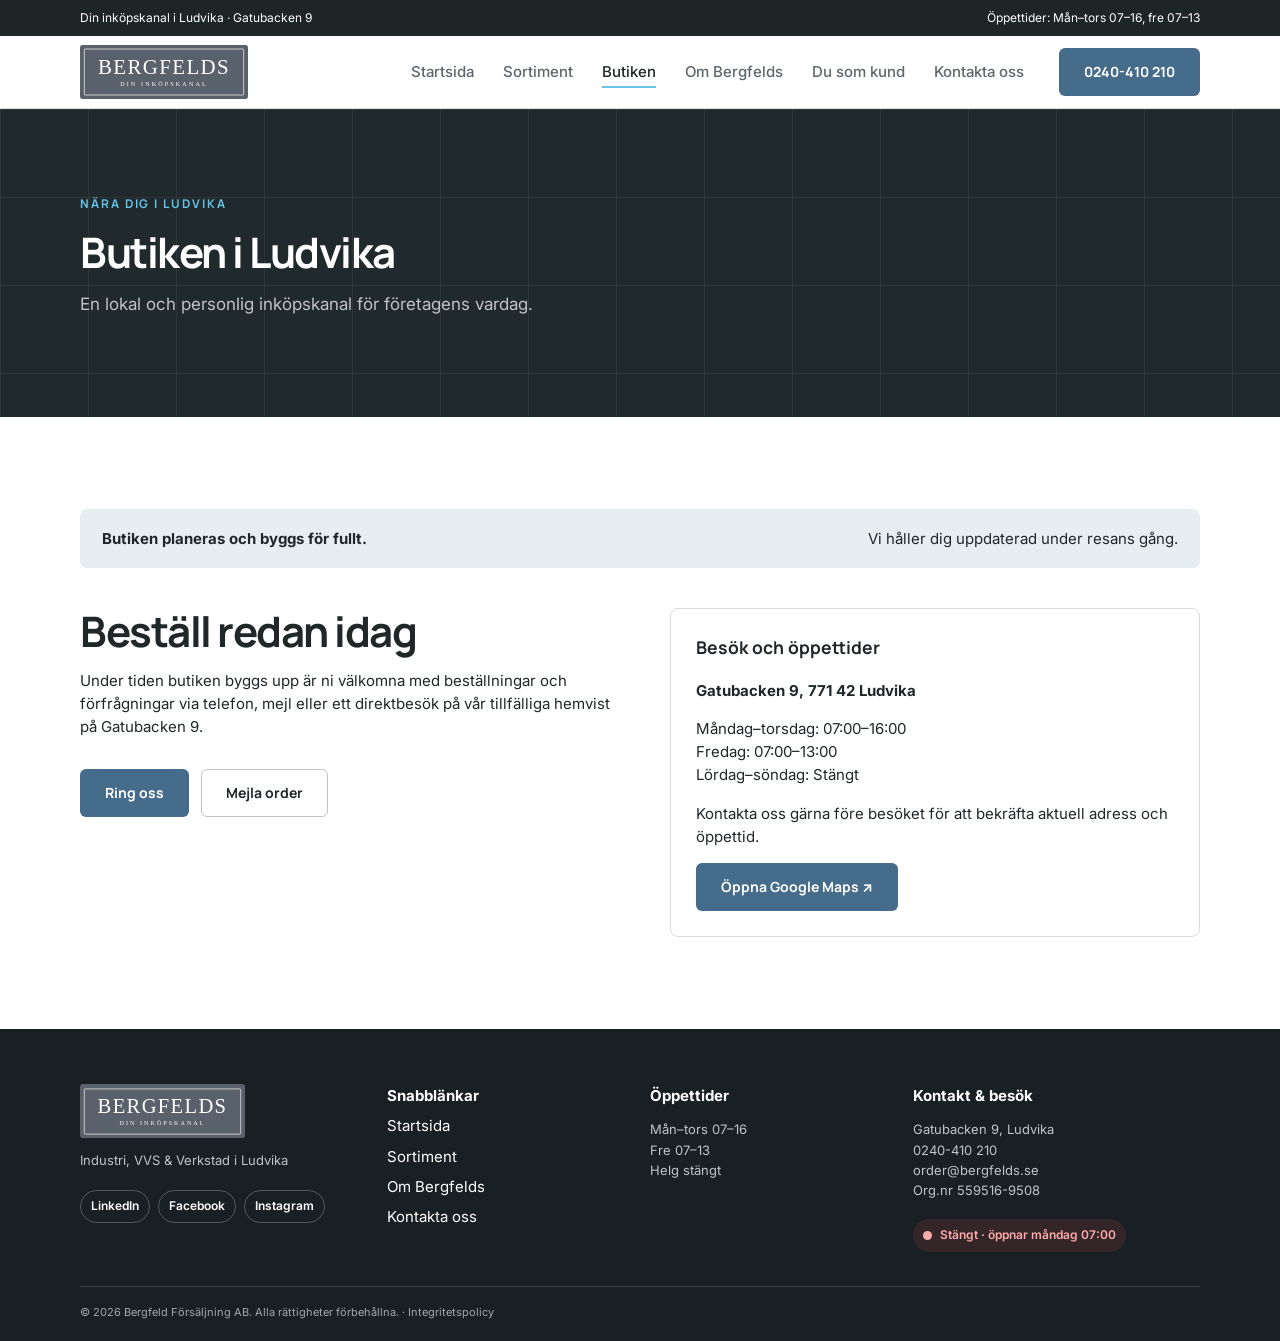
==== commit ea85ee8b: "Improve SEO and add social media links" ====
--- a/butiken.html
+++ b/butiken.html
@@ -1,4 +1,186 @@
-<!doctype html><html lang="sv"><head><meta charset="utf-8"><meta name="viewport" content="width=device-width,initial-scale=1"><title>Butiken i Ludvika | Bergfelds</title><link rel="icon" href="assets/favicon.png" type="image/png"><link rel="stylesheet" href="https://fonts.googleapis.com/css2?family=Schibsted+Grotesk:wght@400;600;700&display=swap"><link rel="stylesheet" href="style.css"><script src="main.js" defer></script></head><body>
-<header><div class="container nav"><a class="logo" href="index.html" aria-label="Bergfelds startsida"><img class="brand-image" src="assets/bergfelds-wordmark.svg" alt="Bergfelds – Industri, VVS och Verkstad"></a><button id="menu">☰</button><nav><a href="index.html">Startsida</a><a href="sortiment.html">Sortiment</a><a href="butiken.html">Butiken</a><a href="om-bergfelds.html">Om Bergfelds</a><a href="du-som-kund.html">Du som kund</a><a href="kontakta-oss.html">Kontakta oss</a></nav><a class="btn call" href="tel:+46240410210">0240-410 210</a><a class="mail" href="mailto:order@bergfelds.se">✉</a></div></header>
-<main><section class="page-hero"><div class="container"><em>NÄRA DIG I LUDVIKA</em><h1>Butiken i Ludvika</h1><p>En lokal och personlig inköpskanal för företagens vardag.</p></div></section><section class="section"><div class="container"><div class="banner"><b>Butiken planeras och byggs för fullt.</b><span>Vi håller dig uppdaterad under resans gång.</span></div><div class="split shop"><div><h2>Beställ redan idag</h2><p>Under tiden butiken byggs upp är ni välkomna med beställningar och förfrågningar via telefon, mejl eller ett direktbesök på vår tillfälliga hemvist på Gatubacken 9.</p><div class="actions"><a class="btn" href="tel:+46240410210">Ring oss</a><a class="btn secondary" href="mailto:order@bergfelds.se">Mejla order</a></div></div><div class="status-card"><h3>Besök och öppettider</h3><p><b>Gatubacken 9, 771 42 Ludvika</b></p><p>Måndag–torsdag: 07:00–16:00<br>Fredag: 07:00–13:00<br>Lördag–söndag: Stängt</p><p class="muted">Kontakta oss gärna före besöket för att bekräfta aktuell adress och öppettid.</p><a class="btn" target="_blank" rel="noreferrer" href="https://www.google.com/maps/search/?api=1&query=Gatubacken+9+771+42+Ludvika">Öppna Google Maps ↗</a></div></div></div></section></main>
-<footer><div class="container footer4"><div><a class="logo" href="index.html" aria-label="Bergfelds startsida"><img class="brand-image footer-brand" src="assets/bergfelds-wordmark.svg" alt="Bergfelds – Industri, VVS och Verkstad"></a><p>Industri, VVS & Verkstad i Ludvika</p></div><div><b>Snabblänkar</b><a href="index.html">Startsida</a><a href="sortiment.html">Sortiment</a><a href="om-bergfelds.html">Om Bergfelds</a><a href="kontakta-oss.html">Kontakta oss</a></div><div><b>Öppettider</b><p>Mån–tors 07–16<br>Fre 07–13<br>Helg stängt</p></div><div><b>Kontakt & besök</b><p>Gatubacken 9, Ludvika<br><a href="tel:+46240410210">0240-410 210</a><br><a href="mailto:order@bergfelds.se">order@bergfelds.se</a><br>Org.nr 559516-9508</p><div class="opening-status" data-opening-status aria-live="polite"><span class="status-dot"></span><span class="status-text">Kontrollerar öppettider…</span></div></div></div><div class="container copy">© <span data-year>2026</span> Bergfeld Försäljning AB. Alla rättigheter förbehållna. · <a href="integritetspolicy.html">Integritetspolicy</a></div></footer></body></html>
+<!doctype html>
+<html lang="sv">
+  <head>
+    <meta charset="utf-8" />
+    <meta name="viewport" content="width=device-width,initial-scale=1" />
+    <meta name="robots" content="index,follow" />
+    <meta
+      name="description"
+      content="Besök Bergfelds butik på Gatubacken 9 i Ludvika. Se öppettider, adress och kontaktuppgifter."
+    />
+    <title>Butik och öppettider i Ludvika | Bergfelds</title>
+    <link
+      rel="canonical"
+      href="https://samirah90.github.io/Bergfleds-2/butiken.html"
+    />
+    <meta property="og:locale" content="sv_SE" />
+    <meta property="og:type" content="website" />
+    <meta property="og:site_name" content="Bergfelds" />
+    <meta
+      property="og:title"
+      content="Butik och öppettider i Ludvika | Bergfelds"
+    />
+    <meta
+      property="og:description"
+      content="Besök Bergfelds butik på Gatubacken 9 i Ludvika. Se öppettider, adress och kontaktuppgifter."
+    />
+    <meta
+      property="og:url"
+      content="https://samirah90.github.io/Bergfleds-2/butiken.html"
+    />
+    <meta
+      property="og:image"
+      content="https://samirah90.github.io/Bergfleds-2/assets/bergfelds-shop-placeholder.png"
+    />
+    <meta name="twitter:card" content="summary_large_image" />
+    <link rel="icon" href="assets/favicon.png" type="image/png" />
+    <link
+      rel="stylesheet"
+      href="https://fonts.googleapis.com/css2?family=Schibsted+Grotesk:wght@400;600;700&display=swap"
+    />
+    <link rel="stylesheet" href="style.css" />
+    <script src="main.js" defer></script>
+  </head>
+  <body>
+    <a class="skip-link" href="#innehall">Hoppa till innehållet</a>
+    <header>
+      <div class="container nav">
+        <a class="logo" href="index.html" aria-label="Bergfelds startsida"
+          ><img
+            class="brand-image"
+            src="assets/bergfelds-wordmark.svg"
+            alt="Bergfelds – Industri, VVS och Verkstad" /></a
+        ><button
+          id="menu"
+          type="button"
+          aria-label="Öppna meny"
+          aria-expanded="false"
+        >
+          ☰
+        </button>
+        <nav aria-label="Huvudmeny">
+          <a href="index.html">Startsida</a
+          ><a href="sortiment.html">Sortiment</a
+          ><a href="butiken.html">Butiken</a
+          ><a href="om-bergfelds.html">Om Bergfelds</a
+          ><a href="du-som-kund.html">Du som kund</a
+          ><a href="kontakta-oss.html">Kontakta oss</a>
+        </nav>
+        <a class="btn call" href="tel:+46240410210">0240-410 210</a
+        ><a class="mail" href="mailto:order@bergfelds.se">✉</a>
+      </div>
+    </header>
+    <main id="innehall">
+      <section class="page-hero">
+        <div class="container">
+          <em>NÄRA DIG I LUDVIKA</em>
+          <h1>Butiken i Ludvika</h1>
+          <p>En lokal och personlig inköpskanal för företagens vardag.</p>
+        </div>
+      </section>
+      <section class="section">
+        <div class="container">
+          <div class="banner">
+            <b>Butiken planeras och byggs för fullt.</b
+            ><span>Vi håller dig uppdaterad under resans gång.</span>
+          </div>
+          <div class="split shop">
+            <div>
+              <h2>Beställ redan idag</h2>
+              <p>
+                Under tiden butiken byggs upp är ni välkomna med beställningar
+                och förfrågningar via telefon, mejl eller ett direktbesök på vår
+                tillfälliga hemvist på Gatubacken 9.
+              </p>
+              <div class="actions">
+                <a class="btn" href="tel:+46240410210">Ring oss</a
+                ><a class="btn secondary" href="mailto:order@bergfelds.se"
+                  >Mejla order</a
+                >
+              </div>
+            </div>
+            <div class="status-card">
+              <h3>Besök och öppettider</h3>
+              <p><b>Gatubacken 9, 771 42 Ludvika</b></p>
+              <p>
+                Måndag–torsdag: 07:00–16:00<br />Fredag: 07:00–13:00<br />Lördag–söndag:
+                Stängt
+              </p>
+              <p class="muted">
+                Kontakta oss gärna före besöket för att bekräfta aktuell adress
+                och öppettid.
+              </p>
+              <a
+                class="btn"
+                target="_blank"
+                rel="noreferrer"
+                href="https://www.google.com/maps/search/?api=1&query=Gatubacken+9+771+42+Ludvika"
+                >Öppna Google Maps ↗</a
+              >
+            </div>
+          </div>
+        </div>
+      </section>
+    </main>
+    <footer>
+      <div class="container footer4">
+        <div>
+          <a class="logo" href="index.html" aria-label="Bergfelds startsida"
+            ><img
+              class="brand-image footer-brand"
+              src="assets/bergfelds-wordmark.svg"
+              alt="Bergfelds – Industri, VVS och Verkstad"
+          /></a>
+          <p>Industri, VVS & Verkstad i Ludvika</p>
+          <nav class="social-links" aria-label="Sociala medier">
+            <a
+              href="https://www.linkedin.com/company/bergfeld-f%C3%B6rs%C3%A4ljning-ab/posts/?feedView=all"
+              target="_blank"
+              rel="noopener noreferrer"
+              >LinkedIn</a
+            >
+            <a
+              href="https://www.facebook.com/profile.php?id=61582548335301"
+              target="_blank"
+              rel="noopener noreferrer"
+              >Facebook</a
+            >
+            <a
+              href="https://www.instagram.com/bergfeldsab/"
+              target="_blank"
+              rel="noopener noreferrer"
+              >Instagram</a
+            >
+          </nav>
+        </div>
+        <div>
+          <b>Snabblänkar</b><a href="index.html">Startsida</a
+          ><a href="sortiment.html">Sortiment</a
+          ><a href="om-bergfelds.html">Om Bergfelds</a
+          ><a href="kontakta-oss.html">Kontakta oss</a>
+        </div>
+        <div>
+          <b>Öppettider</b>
+          <p>Mån–tors 07–16<br />Fre 07–13<br />Helg stängt</p>
+        </div>
+        <div>
+          <b>Kontakt & besök</b>
+          <p>
+            Gatubacken 9, Ludvika<br /><a href="tel:+46240410210"
+              >0240-410 210</a
+            ><br /><a href="mailto:order@bergfelds.se">order@bergfelds.se</a
+            ><br />Org.nr 559516-9508
+          </p>
+          <div class="opening-status" data-opening-status aria-live="polite">
+            <span class="status-dot"></span
+            ><span class="status-text">Kontrollerar öppettider…</span>
+          </div>
+        </div>
+      </div>
+      <div class="container copy">
+        © <span data-year>2026</span> Bergfeld Försäljning AB. Alla rättigheter
+        förbehållna. · <a href="integritetspolicy.html">Integritetspolicy</a>
+      </div>
+    </footer>
+  </body>
+</html>
--- a/style.css
+++ b/style.css
@@ -1,16 +1,947 @@
-@import url('https://fonts.googleapis.com/css2?family=Cormorant+Garamond:wght@500&family=Inter:wght@400;500;600&family=Manrope:wght@600;700;800&display=swap');
-:root{--ink:#202729;--navy:#20292c;--brand:#59626c;--blue:#466c8b;--accent:#67c4e8;--paper:#fff;--warm:#f4f3f0;--line:#d9dcd9;--muted:#667075;--radius:9px;--shadow:0 18px 50px rgba(8,18,23,.18)}
-*{box-sizing:border-box}html{scroll-behavior:smooth;scroll-padding-top:110px}body{margin:0;background:var(--paper);color:var(--ink);font:15px/1.55 Inter,Arial,sans-serif}a{color:inherit;text-decoration:none}img{display:block;max-width:100%}h1,h2,h3,p{margin-top:0}h1,h2,h3,.btn{font-family:Manrope,Inter,sans-serif}.container{width:min(1120px,calc(100% - 48px));margin:auto}.skip-link{position:fixed;left:12px;top:-60px;z-index:100;padding:10px;background:#fff}.skip-link:focus{top:12px}.topbar{height:36px;background:#1e2527;color:#fff;font-size:12px}.topbar .container{display:flex;height:100%;align-items:center;justify-content:space-between}.topbar a:hover{text-decoration:underline}
-header{position:sticky;top:0;z-index:50;border-bottom:1px solid var(--line);background:rgba(255,255,255,.96);backdrop-filter:blur(10px)}.nav{display:flex;height:72px;align-items:center;gap:22px}.logo{display:inline-flex;flex:none}.brand-image{width:168px;height:54px;object-fit:contain;border-radius:3px;background:var(--brand)}.nav nav{display:flex;align-items:center;gap:3px;margin-left:auto}.nav nav a{padding:10px 13px;border-radius:5px;color:#5e676c;font-weight:500}.nav nav a:hover,.nav nav a.active{color:var(--ink)}.nav nav a.active{text-decoration:underline 2px var(--accent);text-underline-offset:9px}.phone-link{white-space:nowrap;font-size:14px}.call{min-height:38px;padding:0 17px}#menu{display:none;border:1px solid var(--line);border-radius:6px;background:#fff;font-size:23px}.mail{display:none}
-.btn{display:inline-flex;min-height:48px;align-items:center;justify-content:center;padding:0 24px;border:1px solid transparent;border-radius:6px;background:var(--blue);color:#fff;font-size:14px;font-weight:700;cursor:pointer;transition:.2s}.btn:hover{filter:brightness(.94);transform:translateY(-1px)}.btn.light{background:#fff;color:var(--ink)}.btn.outline{border-color:rgba(255,255,255,.42);background:transparent;color:#fff}.btn.secondary{border-color:#bfc4c5;background:#fff;color:var(--ink)}
-.hero-industrial{position:relative;overflow:hidden;background-color:#1f292c;color:#fff;background-image:linear-gradient(rgba(255,255,255,.065) 1px,transparent 1px),linear-gradient(90deg,rgba(255,255,255,.065) 1px,transparent 1px),radial-gradient(circle at 90% 20%,rgba(70,108,139,.3),transparent 38%);background-size:88px 88px,88px 88px,100% 100%}.hero-grid{display:grid;min-height:824px;grid-template-columns:1.05fr .85fr;align-items:center;gap:68px;padding:80px 0}.hero-copy em,.page-hero em{color:var(--accent);font:700 12px Manrope,sans-serif;letter-spacing:.16em;font-style:normal}.hero h1{max-width:600px;margin:20px 0 18px;font-size:clamp(46px,5vw,62px);line-height:1.04;letter-spacing:-.045em}.hero h1 span{color:var(--accent)}.hero-copy>p{max-width:610px;color:rgba(255,255,255,.77);font-size:18px}.actions{display:flex;flex-wrap:wrap;gap:12px;margin-top:30px}
-.form{padding:32px;border:1px solid #d5d8d7;border-radius:12px;background:#fff;color:var(--ink);box-shadow:var(--shadow)}.form h2{margin:0 0 5px;font-size:24px}.form>p{color:var(--muted)}.cols{display:grid;grid-template-columns:1fr 1fr;gap:16px}label{display:block;margin-top:14px;font-size:13px;font-weight:500}input,textarea,select{width:100%;margin-top:6px;padding:11px 12px;border:1px solid #cbd0cd;border-radius:6px;background:#fff;color:var(--ink);font:14px Inter,sans-serif}textarea{resize:vertical}input:focus,textarea:focus,select:focus{outline:2px solid rgba(70,108,139,.3);border-color:var(--blue)}.form button{width:100%;margin-top:15px}.form small{display:block;margin-top:13px;color:var(--muted);font-size:11px;line-height:1.35}.form small a{text-decoration:underline}.form output{display:block;margin-top:8px;color:#a72c2c;font-size:12px}.form output.success{color:#197342}
-.section{padding:92px 0}.section h2,.page-hero h1,.marquee-section h2{margin-bottom:14px;font-size:clamp(30px,4vw,42px);line-height:1.12;letter-spacing:-.035em}.lead,.section-heading p{max-width:700px;color:var(--muted);font-size:17px}.section-heading{display:flex;align-items:flex-end;justify-content:space-between;gap:30px}.section-heading>a,.range-card b,.cards a,.info a,.big,.people a,.addresses a{color:var(--blue);font-weight:700}.range-grid{display:grid;gap:20px;margin-top:40px}.range-grid.four{grid-template-columns:repeat(4,1fr)}.range-card{overflow:hidden;border-radius:8px;background:var(--warm);transition:.25s}.range-card:hover{box-shadow:0 12px 32px rgba(20,30,34,.13);transform:translateY(-3px)}.range-card img{width:100%;aspect-ratio:4/3;object-fit:cover;transition:.5s}.range-card:hover img{transform:scale(1.035)}.range-card div{padding:20px}.range-card h3{margin-bottom:6px;font-size:18px}.range-card p{min-height:68px;color:var(--muted);font-size:13px}.range-card b{font-size:13px}.muted-section{border-block:1px solid var(--line);background:var(--warm)}.benefit-row{display:grid;grid-template-columns:repeat(3,1fr);gap:60px;margin-top:42px}.benefit-row article>span{color:var(--blue);font-size:30px}.benefit-row h3{margin:15px 0 8px;font-size:18px}.benefit-row p{color:var(--muted)}
-.steps{display:grid;grid-template-columns:repeat(3,1fr);gap:22px;margin:38px 0 0;padding:0;list-style:none}.steps li,.steps article{padding:28px;border:1px solid var(--line);border-radius:8px;background:#fff}.steps span{color:var(--blue);font:800 30px Manrope,sans-serif}.steps h3{margin:10px 0 7px;font-size:18px}.steps p{margin:0;color:var(--muted)}
-.marquee-section{padding:32px 0 25px;border-block:1px solid var(--line);background:#fff;overflow:hidden}.supplier-heading>div{position:relative;text-align:center}.supplier-heading h2{margin:0 0 16px;font-size:23px}.all-suppliers-link{position:absolute;right:0;top:6px;color:var(--blue);font-size:12px;font-weight:700}.supplier-marquee{overflow:hidden;padding:3px 0 7px;mask-image:linear-gradient(90deg,transparent,#000 4%,#000 96%,transparent)}.supplier-track{display:flex;width:max-content;animation:scroll 100s linear infinite}.supplier-set{display:flex;align-items:center;flex:none;gap:34px;padding-right:34px}.supplier-logo{display:flex;width:112px;height:44px;align-items:center;justify-content:center;flex:none}.supplier-logo img{max-width:100%;max-height:35px;object-fit:contain}@keyframes scroll{to{transform:translateX(-50%)}}.company-wordmark{max-width:112px;font-weight:800;text-align:center;line-height:1}.company-abb{color:#e71922;font-size:25px}.company-rusta{background:#ffd500;color:#111}.company-jysk{background:#064f9e;color:#fff}.company-esbe,.company-ahlsell{color:#df1426}
-.visit-grid{display:grid;grid-template-columns:1fr 1fr;align-items:start;gap:70px}.visit-details{display:grid;grid-template-columns:1fr 1.2fr;gap:35px;margin-top:30px}.visit-details p{font-size:13px}.visit-details dl{margin:0;border:1px solid var(--line);border-radius:6px;background:#fff}.visit-details dl div{display:flex;justify-content:space-between;padding:9px 12px;border-bottom:1px solid var(--line);font-size:12px}.visit-details dl div:last-child{border:0}.visit-details dd{margin:0;font-weight:600}.info-note{margin-top:24px;padding:14px;border:1px solid rgba(70,108,139,.3);border-radius:6px;background:#e8f0f4;font-size:13px}.visit-photo{width:100%;aspect-ratio:4/3;object-fit:cover;border-radius:8px}.final-cta{padding:62px 0;background:var(--navy);color:#fff}.final-cta .container{display:flex;align-items:center;justify-content:space-between;gap:50px}.final-cta h2{margin-bottom:8px;font-size:34px}.final-cta p{max-width:620px;margin:0;color:rgba(255,255,255,.72)}
-.page-hero{padding:82px 0;background-color:var(--navy);color:#fff;background-image:linear-gradient(rgba(255,255,255,.055) 1px,transparent 1px),linear-gradient(90deg,rgba(255,255,255,.055) 1px,transparent 1px);background-size:88px 88px}.page-hero h1{margin:15px 0}.page-hero p{max-width:720px;color:rgba(255,255,255,.72);font-size:17px}.split,.story,.contact{display:grid;grid-template-columns:1fr 1fr;gap:60px;align-items:start}.story{grid-template-columns:1fr .85fr 1fr}.status-card,.contact-card,.category-catalog article,.value-cards article,.benefits article,.supplier-directory-card{padding:25px;border:1px solid var(--line);border-radius:8px;background:#fff}.founders-photo{width:100%;border-radius:8px}.pale{background:var(--warm)}.banner{display:flex;justify-content:space-between;gap:20px;margin-bottom:40px;padding:18px 22px;border-radius:7px;background:#e6eef2}.cards,.category-catalog,.supplier-directory,.value-cards,.benefits{display:grid;grid-template-columns:repeat(3,1fr);gap:18px;margin-top:28px}.product-list{display:grid;gap:60px}.product-list>article{display:grid;grid-template-columns:1fr 1fr;align-items:center;gap:50px}.product-list>article:nth-child(even) img{order:2}.product-list>article>img,.product-overview img{width:100%;border-radius:8px}.product-list>article>img{aspect-ratio:4/3;object-fit:cover}.catalog-section,.supplier-directory-section{padding-top:35px;border-top:1px solid var(--line)}.category-catalog p,.supplier-directory-card p{color:var(--muted);font-size:13px}.directory-logo{display:flex;height:65px;align-items:center;justify-content:center}.directory-logo img{max-width:160px;max-height:54px}.supplier-directory-card>span:last-child{display:block;margin-top:12px;color:var(--blue);font-size:12px;font-weight:700}.cta{display:flex;align-items:center;justify-content:space-between;gap:30px;padding:32px;border-radius:8px;background:var(--navy);color:#fff}.people{display:grid;grid-template-columns:1fr 1fr;gap:14px;margin:24px 0;padding:18px 0;border-block:1px solid var(--line)}.policy-content{max-width:820px}.policy-content h2{margin:36px 0 10px;font-size:24px}.policy-content p{color:var(--muted)}
-footer{padding:55px 0 20px;background:#182023;color:#fff}.footer4{display:grid;grid-template-columns:1.2fr 1fr 1fr 1.3fr;gap:42px}.footer4>div{display:flex;flex-direction:column;align-items:flex-start;gap:7px}.footer4 p{margin:5px 0;color:#bdc5c7;font-size:13px}.footer-brand{width:165px}.copy{margin-top:34px;padding-top:17px;border-top:1px solid rgba(255,255,255,.15);color:#9ea9ac;font-size:11px}.opening-status{display:flex;align-items:center;gap:8px;margin-top:7px;padding:7px 10px;border-radius:99px;font-size:12px;font-weight:600}.opening-status.is-open{background:rgba(46,190,106,.13);color:#8ae0ad}.opening-status.is-closed{background:rgba(238,77,77,.13);color:#ffaaaa}.status-dot{width:9px;height:9px;border-radius:50%;background:currentColor}
-@media(max-width:1000px){.phone-link{display:none}.nav nav{display:none;position:absolute;top:72px;left:0;right:0;padding:16px 24px 24px;background:#fff}.nav nav.open{display:grid}.nav nav a{padding:11px}.nav nav a.active{text-underline-offset:4px}#menu{display:block;margin-left:auto}.hero-grid{min-height:auto;grid-template-columns:1fr;padding:65px 0}.hero-copy{max-width:700px}.hero-form{max-width:680px}.range-grid.four{grid-template-columns:repeat(2,1fr)}.story{grid-template-columns:1fr 1fr}.story .status-card{grid-column:1/-1}.footer4{grid-template-columns:1fr 1fr}.category-catalog,.supplier-directory{grid-template-columns:1fr 1fr}}
-@media(max-width:700px){.container{width:calc(100% - 30px)}.topbar{display:none}.nav{height:66px}.brand-image{width:135px;height:48px}.call{display:none}.hero h1{font-size:44px}.hero-grid{padding:54px 0}.cols,.range-grid.four,.benefit-row,.steps,.visit-grid,.visit-details,.split,.story,.contact,.cards,.category-catalog,.supplier-directory,.value-cards,.benefits,.footer4,.product-list>article{grid-template-columns:1fr}.section{padding:65px 0}.section-heading,.final-cta .container{align-items:flex-start;flex-direction:column}.range-card p{min-height:auto}.benefit-row{gap:25px}.product-list>article:nth-child(even) img{order:0}.all-suppliers-link{position:static;display:inline-block;margin-bottom:10px}.supplier-set{gap:24px;padding-right:24px}.supplier-logo{width:96px}.visit-photo{order:-1}.final-cta h2{font-size:29px}.footer4{gap:28px}.form{padding:23px}}
-@media(prefers-reduced-motion:reduce){html{scroll-behavior:auto}.supplier-track{animation:none}.supplier-set[aria-hidden=true]{display:none}}
+@import url("https://fonts.googleapis.com/css2?family=Cormorant+Garamond:wght@500&family=Inter:wght@400;500;600&family=Manrope:wght@600;700;800&display=swap");
+:root {
+  --ink: #202729;
+  --navy: #20292c;
+  --brand: #59626c;
+  --blue: #466c8b;
+  --accent: #67c4e8;
+  --paper: #fff;
+  --warm: #f4f3f0;
+  --line: #d9dcd9;
+  --muted: #667075;
+  --radius: 9px;
+  --shadow: 0 18px 50px rgba(8, 18, 23, 0.18);
+}
+* {
+  box-sizing: border-box;
+}
+html {
+  scroll-behavior: smooth;
+  scroll-padding-top: 110px;
+}
+body {
+  margin: 0;
+  background: var(--paper);
+  color: var(--ink);
+  font:
+    15px/1.55 Inter,
+    Arial,
+    sans-serif;
+}
+a {
+  color: inherit;
+  text-decoration: none;
+}
+img {
+  display: block;
+  max-width: 100%;
+}
+h1,
+h2,
+h3,
+p {
+  margin-top: 0;
+}
+h1,
+h2,
+h3,
+.btn {
+  font-family: Manrope, Inter, sans-serif;
+}
+.container {
+  width: min(1120px, calc(100% - 48px));
+  margin: auto;
+}
+.skip-link {
+  position: fixed;
+  left: 12px;
+  top: -60px;
+  z-index: 100;
+  padding: 10px;
+  background: #fff;
+}
+.skip-link:focus {
+  top: 12px;
+}
+.topbar {
+  height: 36px;
+  background: #1e2527;
+  color: #fff;
+  font-size: 12px;
+}
+.topbar .container {
+  display: flex;
+  height: 100%;
+  align-items: center;
+  justify-content: space-between;
+}
+.topbar a:hover {
+  text-decoration: underline;
+}
+header {
+  position: sticky;
+  top: 0;
+  z-index: 50;
+  border-bottom: 1px solid var(--line);
+  background: rgba(255, 255, 255, 0.96);
+  backdrop-filter: blur(10px);
+}
+.nav {
+  display: flex;
+  height: 72px;
+  align-items: center;
+  gap: 22px;
+}
+.logo {
+  display: inline-flex;
+  flex: none;
+}
+.brand-image {
+  width: 168px;
+  height: 54px;
+  object-fit: contain;
+  border-radius: 3px;
+  background: var(--brand);
+}
+.nav nav {
+  display: flex;
+  align-items: center;
+  gap: 3px;
+  margin-left: auto;
+}
+.nav nav a {
+  padding: 10px 13px;
+  border-radius: 5px;
+  color: #5e676c;
+  font-weight: 500;
+}
+.nav nav a:hover,
+.nav nav a.active {
+  color: var(--ink);
+}
+.nav nav a.active {
+  text-decoration: underline 2px var(--accent);
+  text-underline-offset: 9px;
+}
+.phone-link {
+  white-space: nowrap;
+  font-size: 14px;
+}
+.call {
+  min-height: 38px;
+  padding: 0 17px;
+}
+#menu {
+  display: none;
+  border: 1px solid var(--line);
+  border-radius: 6px;
+  background: #fff;
+  font-size: 23px;
+}
+.mail {
+  display: none;
+}
+.btn {
+  display: inline-flex;
+  min-height: 48px;
+  align-items: center;
+  justify-content: center;
+  padding: 0 24px;
+  border: 1px solid transparent;
+  border-radius: 6px;
+  background: var(--blue);
+  color: #fff;
+  font-size: 14px;
+  font-weight: 700;
+  cursor: pointer;
+  transition: 0.2s;
+}
+.btn:hover {
+  filter: brightness(0.94);
+  transform: translateY(-1px);
+}
+.btn.light {
+  background: #fff;
+  color: var(--ink);
+}
+.btn.outline {
+  border-color: rgba(255, 255, 255, 0.42);
+  background: transparent;
+  color: #fff;
+}
+.btn.secondary {
+  border-color: #bfc4c5;
+  background: #fff;
+  color: var(--ink);
+}
+.hero-industrial {
+  position: relative;
+  overflow: hidden;
+  background-color: #1f292c;
+  color: #fff;
+  background-image:
+    linear-gradient(rgba(255, 255, 255, 0.065) 1px, transparent 1px),
+    linear-gradient(90deg, rgba(255, 255, 255, 0.065) 1px, transparent 1px),
+    radial-gradient(circle at 90% 20%, rgba(70, 108, 139, 0.3), transparent 38%);
+  background-size:
+    88px 88px,
+    88px 88px,
+    100% 100%;
+}
+.hero-grid {
+  display: grid;
+  min-height: 824px;
+  grid-template-columns: 1.05fr 0.85fr;
+  align-items: center;
+  gap: 68px;
+  padding: 80px 0;
+}
+.hero-copy em,
+.page-hero em {
+  color: var(--accent);
+  font:
+    700 12px Manrope,
+    sans-serif;
+  letter-spacing: 0.16em;
+  font-style: normal;
+}
+.hero h1 {
+  max-width: 600px;
+  margin: 20px 0 18px;
+  font-size: clamp(46px, 5vw, 62px);
+  line-height: 1.04;
+  letter-spacing: -0.045em;
+}
+.hero h1 span {
+  color: var(--accent);
+}
+.hero-copy > p {
+  max-width: 610px;
+  color: rgba(255, 255, 255, 0.77);
+  font-size: 18px;
+}
+.actions {
+  display: flex;
+  flex-wrap: wrap;
+  gap: 12px;
+  margin-top: 30px;
+}
+.form {
+  padding: 32px;
+  border: 1px solid #d5d8d7;
+  border-radius: 12px;
+  background: #fff;
+  color: var(--ink);
+  box-shadow: var(--shadow);
+}
+.form h2 {
+  margin: 0 0 5px;
+  font-size: 24px;
+}
+.form > p {
+  color: var(--muted);
+}
+.cols {
+  display: grid;
+  grid-template-columns: 1fr 1fr;
+  gap: 16px;
+}
+label {
+  display: block;
+  margin-top: 14px;
+  font-size: 13px;
+  font-weight: 500;
+}
+input,
+textarea,
+select {
+  width: 100%;
+  margin-top: 6px;
+  padding: 11px 12px;
+  border: 1px solid #cbd0cd;
+  border-radius: 6px;
+  background: #fff;
+  color: var(--ink);
+  font:
+    14px Inter,
+    sans-serif;
+}
+textarea {
+  resize: vertical;
+}
+input:focus,
+textarea:focus,
+select:focus {
+  outline: 2px solid rgba(70, 108, 139, 0.3);
+  border-color: var(--blue);
+}
+.form button {
+  width: 100%;
+  margin-top: 15px;
+}
+.form small {
+  display: block;
+  margin-top: 13px;
+  color: var(--muted);
+  font-size: 11px;
+  line-height: 1.35;
+}
+.form small a {
+  text-decoration: underline;
+}
+.form output {
+  display: block;
+  margin-top: 8px;
+  color: #a72c2c;
+  font-size: 12px;
+}
+.form output.success {
+  color: #197342;
+}
+.section {
+  padding: 92px 0;
+}
+.section h2,
+.page-hero h1,
+.marquee-section h2 {
+  margin-bottom: 14px;
+  font-size: clamp(30px, 4vw, 42px);
+  line-height: 1.12;
+  letter-spacing: -0.035em;
+}
+.lead,
+.section-heading p {
+  max-width: 700px;
+  color: var(--muted);
+  font-size: 17px;
+}
+.section-heading {
+  display: flex;
+  align-items: flex-end;
+  justify-content: space-between;
+  gap: 30px;
+}
+.section-heading > a,
+.range-card b,
+.cards a,
+.info a,
+.big,
+.people a,
+.addresses a {
+  color: var(--blue);
+  font-weight: 700;
+}
+.range-grid {
+  display: grid;
+  gap: 20px;
+  margin-top: 40px;
+}
+.range-grid.four {
+  grid-template-columns: repeat(4, 1fr);
+}
+.range-card {
+  overflow: hidden;
+  border-radius: 8px;
+  background: var(--warm);
+  transition: 0.25s;
+}
+.range-card:hover {
+  box-shadow: 0 12px 32px rgba(20, 30, 34, 0.13);
+  transform: translateY(-3px);
+}
+.range-card img {
+  width: 100%;
+  aspect-ratio: 4/3;
+  object-fit: cover;
+  transition: 0.5s;
+}
+.range-card:hover img {
+  transform: scale(1.035);
+}
+.range-card div {
+  padding: 20px;
+}
+.range-card h3 {
+  margin-bottom: 6px;
+  font-size: 18px;
+}
+.range-card p {
+  min-height: 68px;
+  color: var(--muted);
+  font-size: 13px;
+}
+.range-card b {
+  font-size: 13px;
+}
+.muted-section {
+  border-block: 1px solid var(--line);
+  background: var(--warm);
+}
+.benefit-row {
+  display: grid;
+  grid-template-columns: repeat(3, 1fr);
+  gap: 60px;
+  margin-top: 42px;
+}
+.benefit-row article > span {
+  color: var(--blue);
+  font-size: 30px;
+}
+.benefit-row h3 {
+  margin: 15px 0 8px;
+  font-size: 18px;
+}
+.benefit-row p {
+  color: var(--muted);
+}
+.steps {
+  display: grid;
+  grid-template-columns: repeat(3, 1fr);
+  gap: 22px;
+  margin: 38px 0 0;
+  padding: 0;
+  list-style: none;
+}
+.steps li,
+.steps article {
+  padding: 28px;
+  border: 1px solid var(--line);
+  border-radius: 8px;
+  background: #fff;
+}
+.steps span {
+  color: var(--blue);
+  font:
+    800 30px Manrope,
+    sans-serif;
+}
+.steps h3 {
+  margin: 10px 0 7px;
+  font-size: 18px;
+}
+.steps p {
+  margin: 0;
+  color: var(--muted);
+}
+.marquee-section {
+  padding: 32px 0 25px;
+  border-block: 1px solid var(--line);
+  background: #fff;
+  overflow: hidden;
+}
+.supplier-heading > div {
+  position: relative;
+  text-align: center;
+}
+.supplier-heading h2 {
+  margin: 0 0 16px;
+  font-size: 23px;
+}
+.all-suppliers-link {
+  position: absolute;
+  right: 0;
+  top: 6px;
+  color: var(--blue);
+  font-size: 12px;
+  font-weight: 700;
+}
+.supplier-marquee {
+  overflow: hidden;
+  padding: 3px 0 7px;
+  mask-image: linear-gradient(
+    90deg,
+    transparent,
+    #000 4%,
+    #000 96%,
+    transparent
+  );
+}
+.supplier-track {
+  display: flex;
+  width: max-content;
+  animation: scroll 100s linear infinite;
+}
+.supplier-set {
+  display: flex;
+  align-items: center;
+  flex: none;
+  gap: 34px;
+  padding-right: 34px;
+}
+.supplier-logo {
+  display: flex;
+  width: 112px;
+  height: 44px;
+  align-items: center;
+  justify-content: center;
+  flex: none;
+}
+.supplier-logo img {
+  max-width: 100%;
+  max-height: 35px;
+  object-fit: contain;
+}
+@keyframes scroll {
+  to {
+    transform: translateX(-50%);
+  }
+}
+.company-wordmark {
+  max-width: 112px;
+  font-weight: 800;
+  text-align: center;
+  line-height: 1;
+}
+.company-abb {
+  color: #e71922;
+  font-size: 25px;
+}
+.company-rusta {
+  background: #ffd500;
+  color: #111;
+}
+.company-jysk {
+  background: #064f9e;
+  color: #fff;
+}
+.company-esbe,
+.company-ahlsell {
+  color: #df1426;
+}
+.visit-grid {
+  display: grid;
+  grid-template-columns: 1fr 1fr;
+  align-items: start;
+  gap: 70px;
+}
+.visit-details {
+  display: grid;
+  grid-template-columns: 1fr 1.2fr;
+  gap: 35px;
+  margin-top: 30px;
+}
+.visit-details p {
+  font-size: 13px;
+}
+.visit-details dl {
+  margin: 0;
+  border: 1px solid var(--line);
+  border-radius: 6px;
+  background: #fff;
+}
+.visit-details dl div {
+  display: flex;
+  justify-content: space-between;
+  padding: 9px 12px;
+  border-bottom: 1px solid var(--line);
+  font-size: 12px;
+}
+.visit-details dl div:last-child {
+  border: 0;
+}
+.visit-details dd {
+  margin: 0;
+  font-weight: 600;
+}
+.info-note {
+  margin-top: 24px;
+  padding: 14px;
+  border: 1px solid rgba(70, 108, 139, 0.3);
+  border-radius: 6px;
+  background: #e8f0f4;
+  font-size: 13px;
+}
+.visit-photo {
+  width: 100%;
+  aspect-ratio: 4/3;
+  object-fit: cover;
+  border-radius: 8px;
+}
+.final-cta {
+  padding: 62px 0;
+  background: var(--navy);
+  color: #fff;
+}
+.final-cta .container {
+  display: flex;
+  align-items: center;
+  justify-content: space-between;
+  gap: 50px;
+}
+.final-cta h2 {
+  margin-bottom: 8px;
+  font-size: 34px;
+}
+.final-cta p {
+  max-width: 620px;
+  margin: 0;
+  color: rgba(255, 255, 255, 0.72);
+}
+.page-hero {
+  padding: 82px 0;
+  background-color: var(--navy);
+  color: #fff;
+  background-image:
+    linear-gradient(rgba(255, 255, 255, 0.055) 1px, transparent 1px),
+    linear-gradient(90deg, rgba(255, 255, 255, 0.055) 1px, transparent 1px);
+  background-size: 88px 88px;
+}
+.page-hero h1 {
+  margin: 15px 0;
+}
+.page-hero p {
+  max-width: 720px;
+  color: rgba(255, 255, 255, 0.72);
+  font-size: 17px;
+}
+.split,
+.story,
+.contact {
+  display: grid;
+  grid-template-columns: 1fr 1fr;
+  gap: 60px;
+  align-items: start;
+}
+.story {
+  grid-template-columns: 1fr 0.85fr 1fr;
+}
+.status-card,
+.contact-card,
+.category-catalog article,
+.value-cards article,
+.benefits article,
+.supplier-directory-card {
+  padding: 25px;
+  border: 1px solid var(--line);
+  border-radius: 8px;
+  background: #fff;
+}
+.founders-photo {
+  width: 100%;
+  border-radius: 8px;
+}
+.pale {
+  background: var(--warm);
+}
+.banner {
+  display: flex;
+  justify-content: space-between;
+  gap: 20px;
+  margin-bottom: 40px;
+  padding: 18px 22px;
+  border-radius: 7px;
+  background: #e6eef2;
+}
+.cards,
+.category-catalog,
+.supplier-directory,
+.value-cards,
+.benefits {
+  display: grid;
+  grid-template-columns: repeat(3, 1fr);
+  gap: 18px;
+  margin-top: 28px;
+}
+.product-list {
+  display: grid;
+  gap: 60px;
+}
+.product-list > article {
+  display: grid;
+  grid-template-columns: 1fr 1fr;
+  align-items: center;
+  gap: 50px;
+}
+.product-list > article:nth-child(even) img {
+  order: 2;
+}
+.product-list > article > img,
+.product-overview img {
+  width: 100%;
+  border-radius: 8px;
+}
+.product-list > article > img {
+  aspect-ratio: 4/3;
+  object-fit: cover;
+}
+.catalog-section,
+.supplier-directory-section {
+  padding-top: 35px;
+  border-top: 1px solid var(--line);
+}
+.category-catalog p,
+.supplier-directory-card p {
+  color: var(--muted);
+  font-size: 13px;
+}
+.directory-logo {
+  display: flex;
+  height: 65px;
+  align-items: center;
+  justify-content: center;
+}
+.directory-logo img {
+  max-width: 160px;
+  max-height: 54px;
+}
+.supplier-directory-card > span:last-child {
+  display: block;
+  margin-top: 12px;
+  color: var(--blue);
+  font-size: 12px;
+  font-weight: 700;
+}
+.cta {
+  display: flex;
+  align-items: center;
+  justify-content: space-between;
+  gap: 30px;
+  padding: 32px;
+  border-radius: 8px;
+  background: var(--navy);
+  color: #fff;
+}
+.people {
+  display: grid;
+  grid-template-columns: 1fr 1fr;
+  gap: 14px;
+  margin: 24px 0;
+  padding: 18px 0;
+  border-block: 1px solid var(--line);
+}
+.policy-content {
+  max-width: 820px;
+}
+.policy-content h2 {
+  margin: 36px 0 10px;
+  font-size: 24px;
+}
+.policy-content p {
+  color: var(--muted);
+}
+footer {
+  padding: 55px 0 20px;
+  background: #182023;
+  color: #fff;
+}
+.footer4 {
+  display: grid;
+  grid-template-columns: 1.2fr 1fr 1fr 1.3fr;
+  gap: 42px;
+}
+.footer4 > div {
+  display: flex;
+  flex-direction: column;
+  align-items: flex-start;
+  gap: 7px;
+}
+.footer4 p {
+  margin: 5px 0;
+  color: #bdc5c7;
+  font-size: 13px;
+}
+.footer-brand {
+  width: 165px;
+}
+.social-links {
+  display: flex;
+  flex-wrap: wrap;
+  gap: 8px;
+  margin-top: 8px;
+}
+.social-links a {
+  padding: 6px 10px;
+  border: 1px solid rgba(255, 255, 255, 0.25);
+  border-radius: 999px;
+  color: #fff;
+  font-size: 12px;
+  font-weight: 600;
+  text-decoration: none;
+  transition:
+    border-color 0.2s ease,
+    background-color 0.2s ease;
+}
+.social-links a:hover,
+.social-links a:focus-visible {
+  border-color: var(--accent);
+  background: rgba(242, 201, 76, 0.12);
+}
+.copy {
+  margin-top: 34px;
+  padding-top: 17px;
+  border-top: 1px solid rgba(255, 255, 255, 0.15);
+  color: #9ea9ac;
+  font-size: 11px;
+}
+.opening-status {
+  display: flex;
+  align-items: center;
+  gap: 8px;
+  margin-top: 7px;
+  padding: 7px 10px;
+  border-radius: 99px;
+  font-size: 12px;
+  font-weight: 600;
+}
+.opening-status.is-open {
+  background: rgba(46, 190, 106, 0.13);
+  color: #8ae0ad;
+}
+.opening-status.is-closed {
+  background: rgba(238, 77, 77, 0.13);
+  color: #ffaaaa;
+}
+.status-dot {
+  width: 9px;
+  height: 9px;
+  border-radius: 50%;
+  background: currentColor;
+}
+@media (max-width: 1000px) {
+  .phone-link {
+    display: none;
+  }
+  .nav nav {
+    display: none;
+    position: absolute;
+    top: 72px;
+    left: 0;
+    right: 0;
+    padding: 16px 24px 24px;
+    background: #fff;
+  }
+  .nav nav.open {
+    display: grid;
+  }
+  .nav nav a {
+    padding: 11px;
+  }
+  .nav nav a.active {
+    text-underline-offset: 4px;
+  }
+  #menu {
+    display: block;
+    margin-left: auto;
+  }
+  .hero-grid {
+    min-height: auto;
+    grid-template-columns: 1fr;
+    padding: 65px 0;
+  }
+  .hero-copy {
+    max-width: 700px;
+  }
+  .hero-form {
+    max-width: 680px;
+  }
+  .range-grid.four {
+    grid-template-columns: repeat(2, 1fr);
+  }
+  .story {
+    grid-template-columns: 1fr 1fr;
+  }
+  .story .status-card {
+    grid-column: 1/-1;
+  }
+  .footer4 {
+    grid-template-columns: 1fr 1fr;
+  }
+  .category-catalog,
+  .supplier-directory {
+    grid-template-columns: 1fr 1fr;
+  }
+}
+@media (max-width: 700px) {
+  .container {
+    width: calc(100% - 30px);
+  }
+  .topbar {
+    display: none;
+  }
+  .nav {
+    height: 66px;
+  }
+  .brand-image {
+    width: 135px;
+    height: 48px;
+  }
+  .call {
+    display: none;
+  }
+  .hero h1 {
+    font-size: 44px;
+  }
+  .hero-grid {
+    padding: 54px 0;
+  }
+  .cols,
+  .range-grid.four,
+  .benefit-row,
+  .steps,
+  .visit-grid,
+  .visit-details,
+  .split,
+  .story,
+  .contact,
+  .cards,
+  .category-catalog,
+  .supplier-directory,
+  .value-cards,
+  .benefits,
+  .footer4,
+  .product-list > article {
+    grid-template-columns: 1fr;
+  }
+  .section {
+    padding: 65px 0;
+  }
+  .section-heading,
+  .final-cta .container {
+    align-items: flex-start;
+    flex-direction: column;
+  }
+  .range-card p {
+    min-height: auto;
+  }
+  .benefit-row {
+    gap: 25px;
+  }
+  .product-list > article:nth-child(even) img {
+    order: 0;
+  }
+  .all-suppliers-link {
+    position: static;
+    display: inline-block;
+    margin-bottom: 10px;
+  }
+  .supplier-set {
+    gap: 24px;
+    padding-right: 24px;
+  }
+  .supplier-logo {
+    width: 96px;
+  }
+  .visit-photo {
+    order: -1;
+  }
+  .final-cta h2 {
+    font-size: 29px;
+  }
+  .footer4 {
+    gap: 28px;
+  }
+  .form {
+    padding: 23px;
+  }
+}
+@media (prefers-reduced-motion: reduce) {
+  html {
+    scroll-behavior: auto;
+  }
+  .supplier-track {
+    animation: none;
+  }
+  .supplier-set[aria-hidden="true"] {
+    display: none;
+  }
+}
